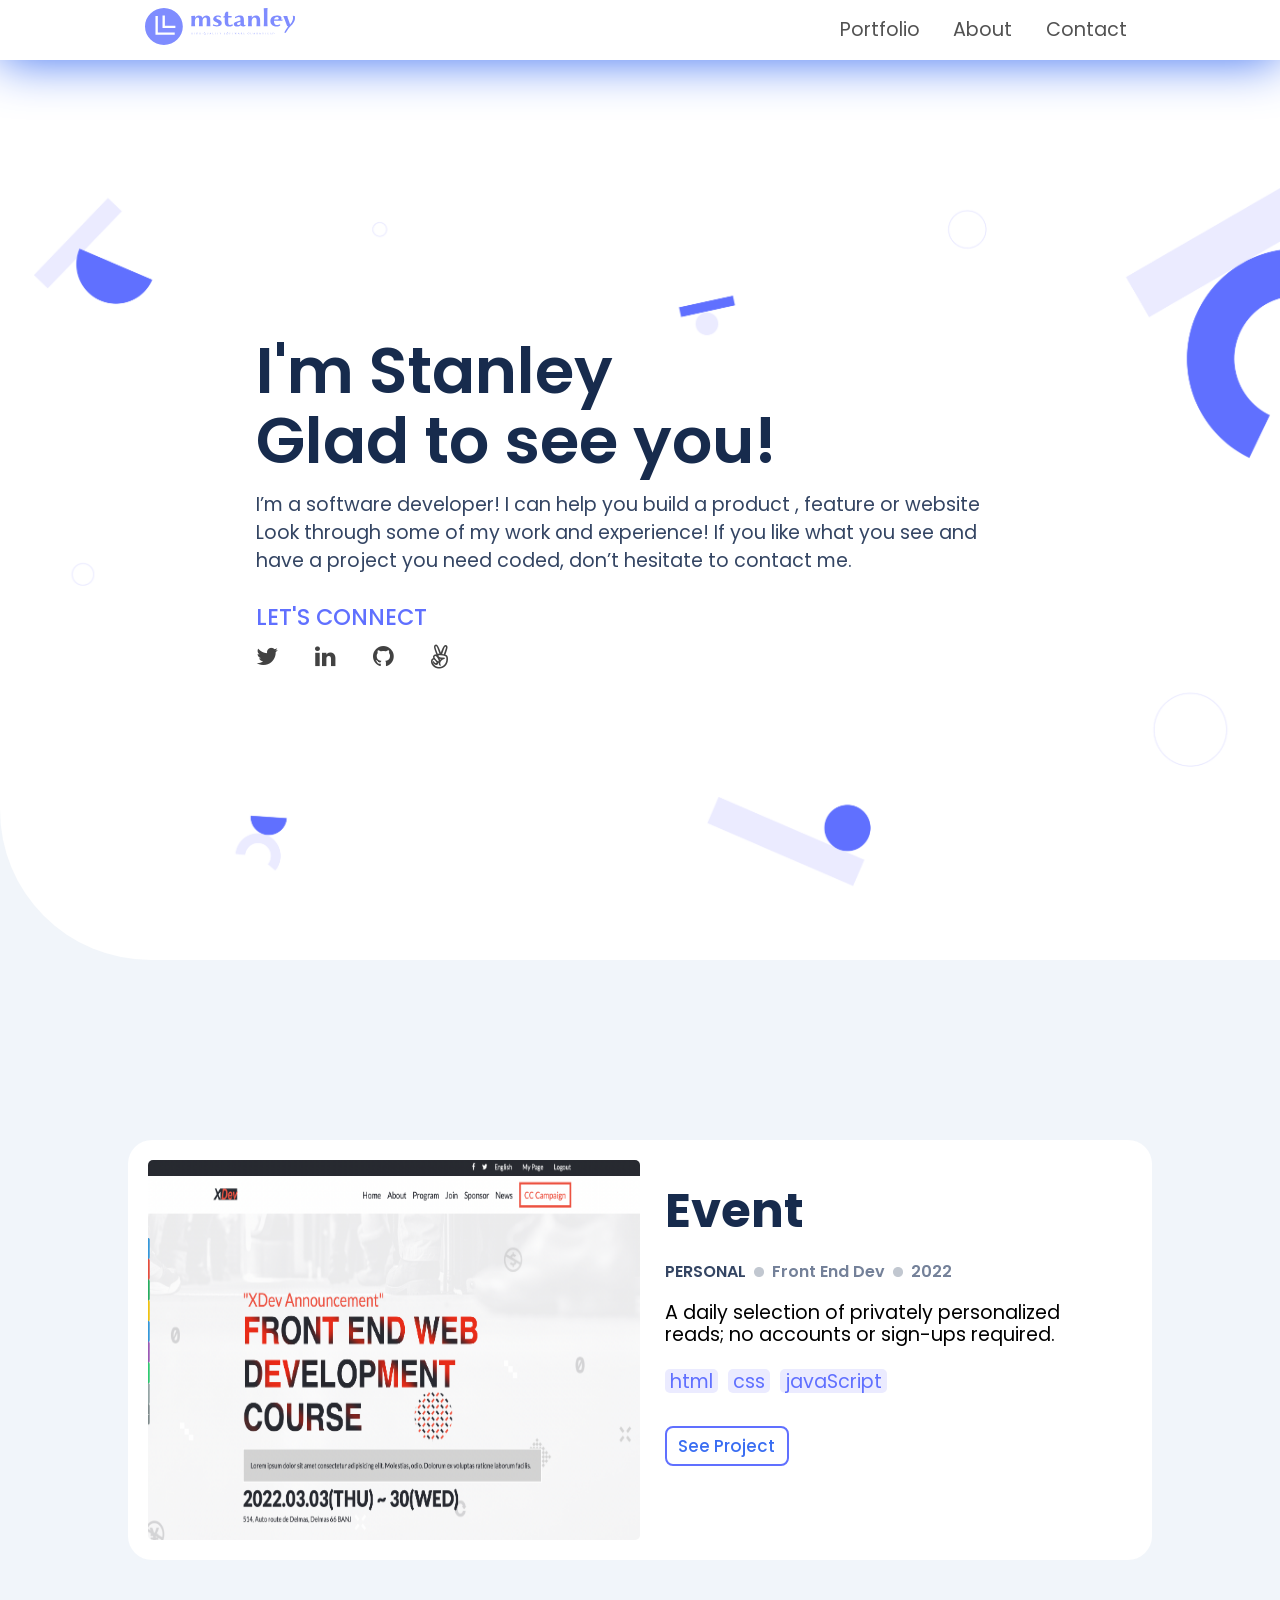
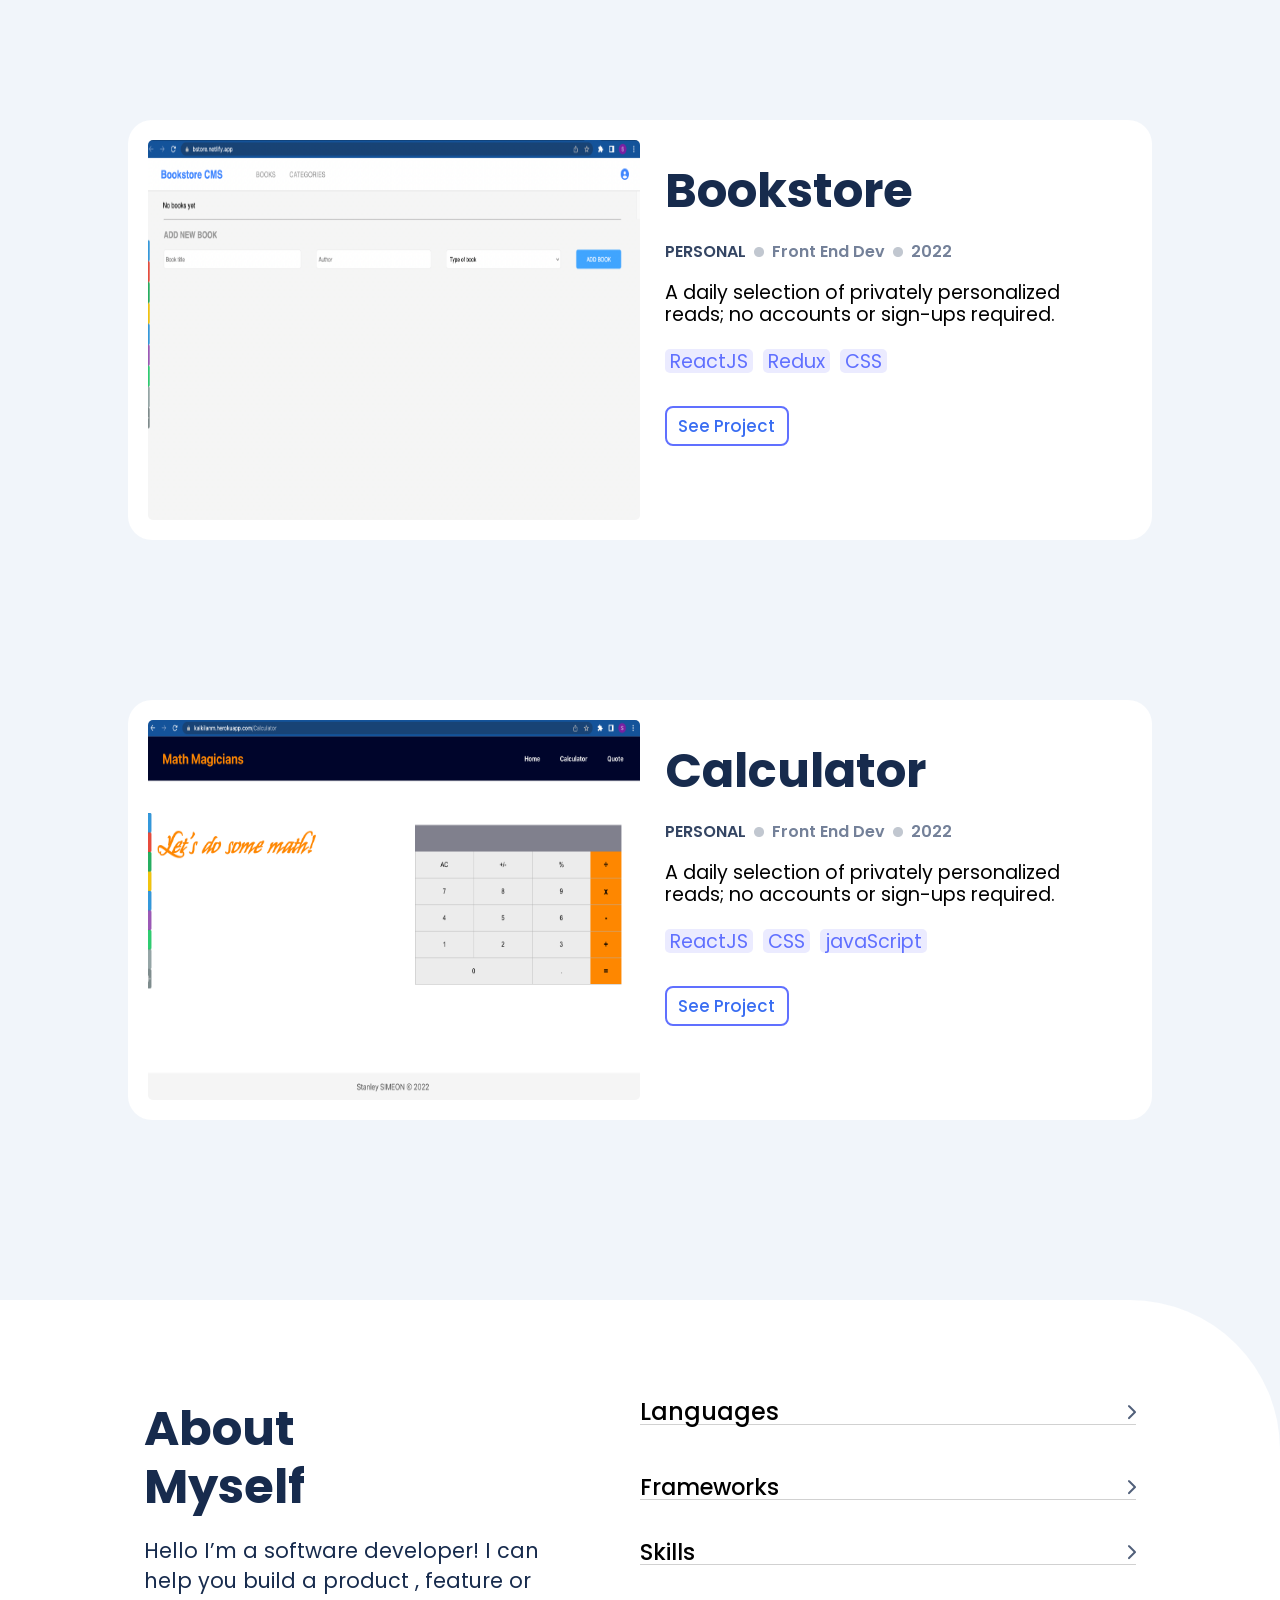
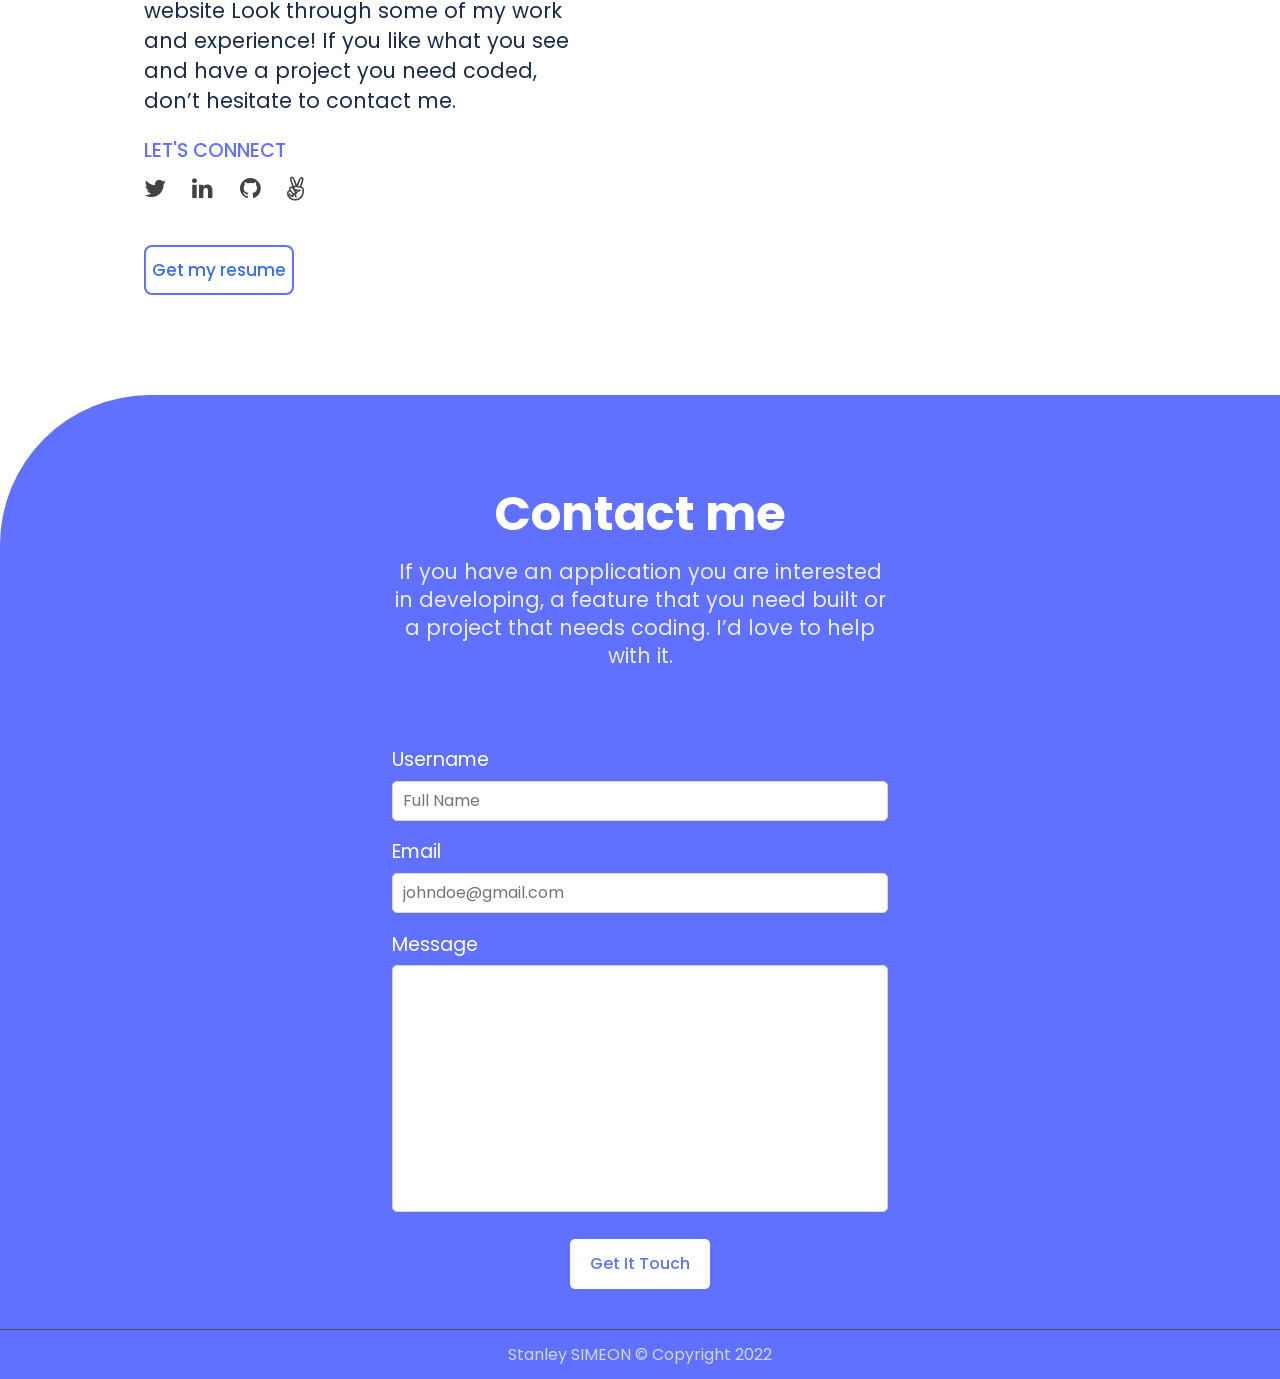
==== index.html @ 8b7846fa "refactor code" ====
<!DOCTYPE html>
<html lang="en">
<head>
    <meta charset="UTF-8" />
    <meta http-equiv="X-UA-Compatible" content="IE=edge" />
    <meta name="viewport" content="width=device-width, initial-scale=1.0" />
    <link rel="stylesheet" href="https://cdnjs.cloudflare.com/ajax/libs/font-awesome/4.7.0/css/font-awesome.min.css" />
    <link rel="icon" type="image/png" href="./asset/favicon.png" />
    <link rel="stylesheet" type="text/css" href="./style.css" />
    <link rel="stylesheet" type="text/css" href="./popup.css">
    <script src="./index.js" defer></script>
    <!-- Global site tag (gtag.js) - Google Analytics -->
    <script async src="https://www.googletagmanager.com/gtag/js?id=G-90K7L4LZ2P"></script>
    <script>
        window.dataLayer = window.dataLayer || [];
        function gtag() { dataLayer.push(arguments); }
        gtag('js', new Date());

        gtag('config', 'G-90K7L4LZ2P');
    </script>
    <title>mstanley</title>
</head>

<body>
    <main id="root">
        <header>
            <nav class="navbar">
                <div id="logo">
                    <a href="#index"><img src="./asset/default-monochrome-white.svg" class="svgColor" alt="logo" /></a>
                </div>
                <i class="fa fa-bars toggle"></i>
                <ul class="nav-items" id="items">
                    <li class="item"><a href="#works-container" class="link">Portfolio</a></li>
                    <li class="item"><a href="#about-container" class="link">About</a></li>
                    <li class="item"><a href="#contactContainer" class="link">Contact</a></li>
                    <li><i class="fa fa-times closeToggle"></i></li>
                </ul>
            </nav>
        </header>
        <section id="index">
            <div class="container">
                <h1>
                    I'm Stanley <br />
                    Glad to see you!
                </h1>
                <p>
                    I’m a software developer! I can help you build a product , feature
                    or website Look through some of my work and experience! If you like
                    what you see and have a project you need coded, don’t hesitate to
                    contact me.
                </p>
                <br />

                <h4 class="letsConnect">LET'S CONNECT</h4>
                <ul class="icon_link_container">
                    <li>
                        <a href="https://twitter.com/mstanleyme" target="_blank" rel="noopener noreferrer"><i
                                class="fa fa-twitter brand"></i></a>
                    </li>
                    <li>
                        <a href="https://www.linkedin.com/in/stanleysimeon" target="_blank" rel="noopener noreferrer"><i
                                class="fa fa-linkedin brand"></i></a>
                    </li>
                    <li>
                        <a href="https://github.com/stanleySimeon" target="_blank" rel="noopener noreferrer"><i
                                class="fa fa-github brand"></i></a>
                    </li>
                    <li>
                        <a href="https://angel.co/u/stanleysimeon" target="_blank" rel="noopener noreferrer"><i
                                class="fa fa-angellist brand"></i></a>
                    </li>
                </ul>
            </div>
        </section>
        <!--Popup Window-->
        <div class="popupWindow" id="popupWindow">
        </div>
        <!--End of Popup Window-->
        <section class="portfolioCard" id="works-container">
            <!---works container-->
            <h2>JS should be enabled in your browser</h2>
        </section>
        <section id="about-container">
            <div class="aboutContainer">
                <div class="aboutLeftContainer">
                    <h2 class="about-title">
                        About <br />
                        Myself
                    </h2>
                    <p class="about-description">
                        Hello I’m a software developer! I can help you build a product ,
                        feature or website Look through some of my work and experience! If
                        you like what you see and have a project you need coded, don’t
                        hesitate to contact me.
                    </p>
                    <h4 class="letsConnect">LET'S CONNECT</h4>
                    <ul class="icon_link_container">
                        <li>
                            <a href="https://twitter.com/mstanleyme" target="_blank" rel="noopener noreferrer"><i
                                    class="fa fa-twitter brand"></i></a>
                        </li>
                        <li>
                            <a href="https://www.linkedin.com/in/stanleysimeon" target="_blank"
                                rel="noopener noreferrer"><i class="fa fa-linkedin brand"></i></a>
                        </li>
                        <li>
                            <a href="https://github.com/stanleySimeon" target="_blank" rel="noopener noreferrer"><i
                                    class="fa fa-github brand"></i></a>
                        </li>
                        <li>
                            <a href="https://angel.co/u/stanleysimeon" target="_blank" rel="noopener noreferrer"><i
                                    class="fa fa-angellist brand"></i></a>
                        </li>
                    </ul>
                    <button class="getResume" type="button">Get my resume</button>
                </div>

                <div id="languagesSlider" class="aboutRightContainer">
                    <div class="Slider" onclick="drop()">
                        Languages
                        <img src="./asset/arowB.png" alt="arrow bottom icon" class="arrow arrow__Down" />
                        <img src="./asset/arowR.png" alt="arrow right icon" class="arrow arrow__Right__00" />
                    </div>
                    <ul id="languagesItems">
                        <li class="item link_pages">
                            <img class="icon" src="./asset/javaScript.png" alt="JavaScript icon" />
                            <p class="name">JavaScript</p>
                        </li>
                        <li class="item link_pages">
                            <img class="icon" src="./asset/html5.png" alt="HTML5 icon" />
                            <p class="name">HTML</p>
                        </li>
                        <li class="item link_pages">
                            <img class="icon" src="./asset/css3.png" alt="CSS3 icon" />
                            <p class="name">CSS</p>
                        </li>
                    </ul>
                    <ul class="skills__and__frameworks">
                        <li class="frameworks">
                            Frameworks
                            <img src="./asset/arowR.png" alt="arrow bottom icon" class="arrow arrow__Right__001" />
                            <!-- <img src="./asset/arowR.png" alt="arrow bottom icon" class="arrow arrow__Down" /> -->
                        </li>
                        <li class="skills">
                            Skills
                            <img src="./asset/arowR.png" alt="arrow bottom icon" class="arrow arrow__Right__002" />
                            <!-- <img src="./asset/arowR.png" alt="arrow bottom icon" class=" arrow arrow__Down" /> -->
                        </li>
                    </ul>
                </div>
            </div>
        </section>
        <section id="contactContainer">
            <div id="contactItems">
                <div id="descriptionCard">
                    <h2 class="contact__title">Contact me</h2>
                    <p class="contact__description">
                        If you have an application you are interested in developing, a
                        feature that you need built or a project that needs coding. I’d
                        love to help with it.
                    </p>
                </div>
                <form action="https://formspree.io/f/xpzbqlab" method="POST" autocomplete="off" id="formContainer">
                    <label class="label" for="username">Username</label>
                    <input id="username" class="inputItem" name="username" type="text" maxlength="30"
                        placeholder="Full Name" required />
                    <label class="label" for="email">Email</label>
                    <input id="email" class="inputItem" name="email" type="email" value=""
                        placeholder="johndoe@gmail.com" required />
                    <label class="label" id="inputMmessage" for="msg">Message</label>
                    <textarea class="inputMessageBox" name="msg" id="msg" maxlength="500" cols="20" rows="10"
                        placeholder="Write your message here..." required>
                    </textarea>
                    <button class=" get-touch-btn" type="submit">Get It Touch</button>
                </form>
            </div>
        </section>
        <footer class="footer">
            <div class="footer__container">
                <p>Stanley SIMEON &copy; Copyright 2022</p>
            </div>
        </footer>
    </main>
</body>

</html>
---- style.css ----
@import url("https://fonts.googleapis.com/css2?family=Poppins:wght@700&display=swap");
@import url("https://fonts.googleapis.com/css2?family=Poppins:wght@200;400;700&display=swap");
@import url("https://fonts.googleapis.com/css2?family=Poppins:ital,wght@0,200;0,400;0,700;1,700&display=swap");

* {
  margin: 0;
  padding: 0;
  box-sizing: border-box;
  font-family: "Poppins", sans-serif;
  list-style: none;
}

#root {
  background-color: #f1f5fa;
}

.arrow, .Slider {
  cursor: pointer;
  user-select: none;
}

@media screen and (max-width: 991px) {
  header {
    background-color: #f1f5fa;
  }

  .navbar {
    width: 100%;
    height: 50px;
    display: flex;
    justify-content: space-between;
    align-items: center;
    background-color: #fff;
    box-shadow: 0 0.2px 50px #396df2;
    padding: 0 24px;
    position: fixed;
    top: 0;
    z-index: 10000;
  }

  .navbar .nav-items {
    position: fixed;
    width: 100%;
    right: 0;
    top: 0;
    padding: 50px 30px 0;
    font-size: 2.5rem;
    display: flex;
    flex-direction: column;
    justify-content: start;
    align-items: start;
    background-color: rgb(13 35 235 / 77.4%);
    transition: top 0.3s ease;
    z-index: 10;
    -webkit-backdrop-filter: blur(10px);
    backdrop-filter: blur(10px);
    border-bottom-right-radius: 150px;
  }

  .nav-items .item,
  a {
    width: auto;
    margin: 10px;
    font-weight: 500;
    font-size: 1.8rem;
    color: #fff;
    text-decoration: none;
    background: transparent;
  }

  .toggle {
    font-size: 1.4rem;
    margin: 10px 0;
    font-weight: 100;
    cursor: pointer;
    color: #7f8cff;
  }

  .nav-items .closeToggle {
    display: block;
    position: absolute;
    top: 12px;
    right: 22px;
    font-size: 1.8rem;
    color: rgb(255, 255, 255);
    cursor: pointer;
  }

  .navbar #logo .svgColor {
    width: 80px;
    margin: auto;
  }

  /* End of the navigation bar */

  #index {
    background-image: url("./asset/deskBackground-Home.png");
    background-size: cover;
    background-repeat: no-repeat;
    min-height: 100vh;
    margin-bottom: 70px;
    display: flex;
    justify-content: center;
    align-items: center;
  }

  #index .container {
    width: 90%;
    margin: 0 auto;
    display: flex;
    flex-direction: column;
    justify-content: center;
  }

  .container h1 {
    color: #172b4d;
    font-size: 2.2rem;
    line-height: 42px;
    font-weight: 700;
  }

  .container p {
    color: #344563;
    font-size: 14px;
    line-height: 20px;
    margin-top: 15px;
  }

  .container .letsConnect {
    color: #6070ff;
    font-size: 1.2rem;
    font-weight: 500;
  }

  .container .icon_link_container {
    width: 10em;
    height: 2em;
    margin: 10px 0;
    display: flex;
    justify-content: space-between;
    align-items: center;
  }

  .container .icon_link_container .brand {
    width: 1.2em;
    height: 1.2em;
    display: flex;
    justify-content: center;
    align-items: center;
    color: #525252;
    cursor: pointer;
  }

  /* End of the index page */

  #works-container {
    min-height: 100vh;
    display: flex;
    flex-direction: column;
    justify-content: center;
    align-items: center;
  }

  .cardContainer {
    width: 80%;
    min-height: 500px;
    margin: 0 auto;
    padding: 20px 20px 0 20px;
    margin-bottom: 50px;
    display: grid;
    grid-template-columns: auto;
    justify-content: center;
    background-color: rgb(255, 255, 255);
    border-radius: 24px;
  }

  .cardContainer .imgDescription {
    width: 100%;
  }

  .preview {
    width: 100%;
    height: 100%;
    border-radius: 5px;
    background-size: cover;
    background-repeat: no-repeat;
    background-position: center;
  }

  .cardContainer .contentDescription {
    width: 100%;
    min-height: 350px;
    margin: 15px auto;
  }

  .title {
    font-weight: bold;
    font-size: 1.4rem;
    color: #172b4d;
  }

  .cardDescription {
    width: 100%;
    height: 20px;
    margin: 15px auto;
    display: flex;
    justify-content: space-between;
    align-items: center;
  }

  .cardDescription .element {
    width: auto;
    justify-content: space-between;
    font-size: 0.7rem;
    font-weight: 600;
    line-height: 16px;
    color: rgb(116 129 153);
  }

  .perso {
    color: #344563 !important;
  }

  .element .bullet {
    width: 8px;
  }

  .contentDescription .textDescription {
    margin: 20px auto;
    font-weight: normal;
    font-size: 1rem;
    line-height: 22px;
    color: rgb(0, 0, 0);
  }

  .cardContainer .techs {
    width: 90%;
    height: 30px;
    display: flex;
    justify-content: space-between;
    align-items: center;
    list-style: none;
    gap: 10px;
  }

  .cardContainer .techs .tech {
    height: 24px;
    padding: 0 5px;
    display: flex;
    justify-content: center;
    align-items: center;
    border-radius: 5px;
    color: #6070ff;
    background: #ebebff;
  }

  .showPopupBtn {
    width: 124px;
    height: 40px;
    color: #396df2;
    font-weight: 500;
    font-size: 17px;
    line-height: 24px;
    background: #fff;
    border: 2px solid #6070ff;
    box-sizing: border-box;
    border-radius: 8px;
    margin: 30px auto;
  }

  .showPopupBtn:focus {
    background: #6070ff;
    color: #fff;
  }

  #about-container {
    height: auto;
    margin-top: 30px;
    padding: 50px 20px;
    background-color: #fff;
    border-top-right-radius: 50px;
    background-size: 100%;
    background-repeat: no-repeat;
  }

  #about-container .aboutContainer {
    width: 100%;
    height: auto;
    display: flex;
    flex-direction: column;
  }

  .aboutContainer .about-title {
    font-weight: bold;
    font-size: 2.6rem;
    line-height: 52px;
    color: #172b4d;
  }

  .about-description {
    font-size: 1rem;
    line-height: 24px;
    color: #172b4d;
    margin: 20px auto;
  }

  .aboutContainer .letsConnect {
    color: #6070ff;
    font-size: 1.2rem;
    font-weight: 500;
  }

  .aboutContainer .icon_link_container {
    width: 10em;
    height: 2em;
    margin: 10px 0;
    display: flex;
    justify-content: space-between;
    align-items: center;
  }

  .aboutContainer .icon_link_container .brand {
    width: 1.2em;
    height: 1.2em;
    display: flex;
    justify-content: center;
    align-items: center;
    color: #787879;
    cursor: pointer;
  }

  .getResume {
    width: 150px;
    height: 40px;
    color: #396df2;
    font-weight: 500;
    font-size: 17px;
    line-height: 24px;
    background: #fff;
    border: 2px solid #6070ff;
    box-sizing: border-box;
    border-radius: 8px;
    margin-top: 30px;
  }

  .getResume:focus {
    background: #6070ff;
    color: #fff;
  }

  #languagesSlider {
    width: 95%;
    display: flex;
    flex-direction: column;
    justify-content: space-between;
    margin: 60px auto;
    font-weight: 500;
    font-size: 20px;
    line-height: 24px;
  }

  .Slider {
    display: flex;
    justify-content: space-between;
    align-items: center;
    font-weight: 500;
    font-size: 20px;
    line-height: 24px;
    margin-bottom: 10px;
    border-bottom: 1px solid #d1d1d1;
  }

  .Slider .arrow__Down {
    display: none;
  }

  #languagesItems {
    display: none;
    margin: 30px 0;
  }
  
  li {
    width: 100%;
    font-size: 1.2rem;
  }

  #languagesItems .item {
    width: 100%;
    height: 40px;
    margin: 6px 0;
    background-color: #f4f4f4;
    display: flex;
    align-items: center;
    border-radius: 5px;
  }

  .icon {
    width: 30px;
    height: 30px;
    margin: 6px 10px;
  }

  .skills__and__frameworks {
    width: 100%;
    display: flex;
    flex-direction: column;
    align-items: center;
    list-style: none;
  }

  .frameworks,
  .skills {
    display: flex;
    justify-content: space-between;
    align-items: center;
    margin: 10px auto;
    border-bottom: 1px solid #d1d1d1;
  }

  #contactContainer {
    width: 100%;
    min-height: 50vh;
    background-color: #fff;
  }

  #contactItems {
    width: 100%;
    display: flex;
    flex-direction: column;
    align-items: center;
    background-color: #6070ff;
    border-top-left-radius: 50px;
    padding: 100px 20px 0;
  }

  #descriptionCard {
    width: 90%;
    margin: auto;
    height: 200px;
    display: flex;
    flex-direction: column;
    justify-content: center;
    align-items: center;
    margin-bottom: 50px;
  }

  #descriptionCard .contact__title {
    font-weight: bold;
    font-size: 2.2rem;
    line-height: 42px;
    color: white;
    margin-bottom: 20px;
  }

  .contact__description {
    font-size: 1rem;
    line-height: 28px;
    text-align: center;
    color: #ebebff;
    margin-bottom: 30px;
    -webkit-user-select: none;
    user-select: none;
    cursor: pointer;
    transition: all 0.2s ease-in-out;
  }

  .contact__description:hover {
    transform: translateX(10px);
  }

  #formContainer {
    width: 100%;
    height: 380px;
    display: flex;
    flex-direction: column;
    justify-content: space-between;
    margin-bottom: 40px;
  }

  #formContainer .label {
    color: white;
  }

  .inputItem {
    height: 35px;
    padding: 10px;
    font-size: 0.8rem;
    line-height: 20px;
    color: #172b4d;
    border: 1px solid #dcd6cf;
    border-radius: 5px;
    margin-bottom: 10px;
    outline: none;
  }

  .inputMessageBox {
    padding: 5px 5px 0;
    font-size: 0.8rem;
    line-height: 24px;
    color: #787879;
    border: 1px solid #cfd8dc;
    border-radius: 5px;
    outline: none;
    letter-spacing: 2px;
  }

  .get-touch-btn {
    font-weight: 500;
    font-size: 1rem;
    line-height: 24px;
    color: #6070ff;
    width: 140px;
    height: 50px;
    left: 24px;
    margin-top: 20px;
    background: #fff;
    border-radius: 5px;
    border: none;
  }

  .get-touch-btn:active {
    background: #2230d2;
    border: none;
  }

  .get-touch-btn:focus {
    outline: none;
  }

  .footer {
    width: 100%;
    height: 50px;
    display: flex;
    justify-content: center;
    align-items: center;
    border-top: 1px solid #525252;
    background-color: #6070ff;
  }

  .footer p {
    color: #cfd8dc;
    font-size: 0.8rem;
  }
}

/* Desktop version  */

@media screen and (min-width: 992px) {
  header {
    height: 60px;
    position: sticky;
    position: -webkit-sticky;
    top: 0;
    z-index: 1000;
  }

  .navbar {
    width: 100%;
    display: flex;
    justify-content: space-between;
    align-items: center;
    background-color: #fff;
    box-shadow: 0 0.2px 50px #396df2;
    padding: 0 120px;
    z-index: 10000;
  }

  .navbar .nav-items {
    width: 20em;
    height: 60px;
    display: flex;
    justify-content: space-between;
    align-items: center;
    list-style: none;
  }

  .item {
    display: flex;
    justify-content: center;
    align-items: center;
    width: auto;
    background: transparent !important;
  }

  .nav-items a {
    text-decoration: none;
    font-size: 1.2rem;
    line-height: 34px;
    color: #525252;
  }

  .nav-items a:hover {
    color: #6070ff;
  }

  .nav-items a:focus {
    color: #396df2;
  }

  .toggle,
  .closeToggle {
    display: none;
  }

  .navbar #logo {
    width: 200px;
    display: flex;
    justify-content: center;
    align-items: center;
    cursor: pointer;
  }

  #logo .svgColor {
    width: 150px;
    margin: auto;
  }

  /* End of the navigation bar */

  #index {
    background-image: url("./asset/deskBackground-Home.png");
    background-size: cover;
    background-repeat: no-repeat;
    min-height: 100vh;
    border-bottom-left-radius: 150px;
    display: flex;
    justify-content: center;
    align-items: center;
  }

  #index .container {
    width: 60%;
    margin: 0 auto;
    display: flex;
    flex-direction: column;
    justify-content: center;
  }

  .container h1 {
    color: #172b4d;
    font-size: 4rem;
    line-height: 70px;
    font-weight: 600;
    transition: transform 0.5s ease-out;
    user-select: none;
    -webkit-user-select: none;
  }

  .container h1:hover {
    transform: scale(1.02);
  }

  .container p {
    color: #344563;
    font-size: 1.2rem;
    line-height: 28px;
    margin-top: 15px;
  }

  .container .letsConnect {
    color: #6070ff;
    font-size: 1.4rem;
    font-weight: 500;
  }

  .container .icon_link_container {
    width: 12rem;
    display: flex;
    justify-content: space-between;
    height: 30px;
    margin: 10px 0;
  }

  .icon_link_container ul {
    width: 100%;
    display: flex;
    justify-content: space-between;
    align-items: center;
    list-style: none;
  }

  .icon_link_container .fa {
    color: #424242;
    font-size: 1.5rem;
  }

  .icon_link_container .fa:hover {
    transform: scale(1.1);
  }

  /* End of the index page */

  #works-container {
    min-height: 100vh;
    margin: 100px 0;
    display: flex;
    flex-direction: column;
    justify-content: center;
    align-items: center;
  }

  .cardContainer {
    width: 80%;
    margin: 80px auto;
    padding: 20px;
    display: flex;
    justify-content: center;
    background-color: #fff;
    border-radius: 24px;
    transition: all 0.3s ease-in-out;
  }

  .cardContainer:hover {
    transform: translateY(-5px);
    box-shadow: 0 0.2px 50px #396df2;
  }

  #reverseCard {
    flex-direction: row-reverse;
  }

  .cardContainer .imgDescription {
    width: 50%;
    border-radius: 5px;
  }

  .preview {
    width: 100%;
    height: 100%;
    border-radius: 5px;
    background-size: cover;
    background-repeat: no-repeat;
    background-position: center;
    transition: all 0.2s ease-in-out;
  }

  .preview:hover {
    transform: scale(1.02);
  }

  .cardContainer .contentDescription {
    width: 45%;
    min-height: 350px;
    margin: 15px auto;
  }

  .title {
    font-weight: bold;
    font-size: 3rem;
    color: #172b4d;
  }

  .cardDescription {
    width: 65%;
    height: 20px;
    margin: 15px 0;
    display: flex;
    justify-content: space-between;
    align-items: center;
  }

  .cardDescription .element {
    width: auto;
    justify-content: space-between;
    font-size: 1rem;
    font-weight: 600;
    line-height: 16px;
    color: rgb(116 129 153);
  }

  .perso {
    color: #344563 !important;
  }

  .element .bullet {
    width: 10px;
  }

  .contentDescription .textDescription {
    margin: 20px auto;
    font-weight: normal;
    font-size: 1.2rem;
    line-height: 22px;
    color: rgb(0, 0, 0);
  }

  .cardContainer .techs {
    width: 40%;
    height: 30px;
    display: flex;
    justify-content: space-between;
    align-items: center;
    list-style: none;
    gap: 10px;
  }

  .cardContainer .techs li {
    height: 24px;
    padding: 0 5px;
    display: flex;
    justify-content: center;
    align-items: center;
    border-radius: 5px;
    color: #6070ff;
    background: #ebebff;
  }

  .showPopupBtn {
    width: 124px;
    height: 40px;
    color: #396df2;
    font-weight: 500;
    font-size: 17px;
    line-height: 24px;
    background: #fff;
    border: 2px solid #6070ff;
    box-sizing: border-box;
    border-radius: 8px;
    margin: 30px auto;
    cursor: pointer;
  }

  .showPopupBtn:focus {
    background: #6070ff;
    color: #fff;
  }

  .showPopupBtn:hover {
    top: calc(50% - 48px / 2 + 57.5px);
    background: #6070ff;
    box-shadow: 0 8px 16px rgb(64 83 252 / 24%);
    color: #fff;
  }

  #about-container {
    width: 100%;
    height: auto;
    margin-top: 30px;
    padding: 50px 20px;
    background-color: #fff;
    border-top-right-radius: 150px;
    background-size: 100%;
    background-repeat: no-repeat;
  }

  #about-container .aboutContainer {
    width: 80%;
    margin: 0 auto;
    padding: 50px 0;
    height: auto;
    display: flex;
    justify-content: space-between;
  }

  .aboutContainer .aboutLeftContainer {
    width: 45%;
    height: auto;
    display: flex;
    flex-direction: column;
    justify-content: center;
  }

  .about-title {
    font-weight: bold;
    font-size: 3rem;
    line-height: 58px;
    color: #172b4d;
  }

  .about-description {
    font-size: 1.3rem;
    line-height: 30px;
    color: #172b4d;
    margin: 20px auto;
  }

  .aboutContainer .letsConnect {
    color: #6070ff;
    font-size: 1.2rem;
    font-weight: 500;
  }

  .aboutContainer .icon_link_container {
    width: 10em;
    height: 30px;
    margin: 10px 0;
    display: flex;
    justify-content: space-between;
    align-items: center;
    list-style: none;
  }

  .icon_link_container li img {
    width: 1.2rem;
  }

  .icon_link_container img:hover {
    transform: scale(1.1);
  }

  .getResume {
    width: 150px;
    height: 50px;
    color: #396df2;
    font-weight: 500;
    font-size: 17px;
    line-height: 24px;
    background: #fff;
    border: 2px solid #6070ff;
    box-sizing: border-box;
    border-radius: 8px;
    margin-top: 30px;
  }

  .getResume:hover {
    background: #6070ff;
    color: #fff;
  }

  .getResume:focus {
    background: #396df2;
    color: #fff;
  }

  #languagesSlider {
    width: 50%;
    display: flex;
    flex-direction: column;
    font-weight: 500;
    font-size: 20px;
    line-height: 24px;
  }

  .Slider {
    display: flex;
    justify-content: space-between;
    align-items: center;
    font-weight: 500;
    font-size: 1.5rem;
    margin-bottom: 10px;
    border-bottom: 1px solid #d1d1d1;
  }
    
  .Slider .arrow__Down {
    display: none;
  }
  
  #languagesItems {
    display: none;
    width: 100%;
    justify-content: start;
    gap: 20px;
  }

  #languagesItems .item {
    width: 8em;
    display: flex;
    flex-direction: column;
    align-items: flex-start;
    padding: 10px;
    margin: 6px 0;
    background-color: #e2e2e2c4 !important;
    border-radius: 5px;
    transition: all 0.4s ease-in-out;
  }

  #languagesItems .item:hover {
    background-color: #172b4d !important;
    transform: scale(1.1);
    color: #fff;
  }

  .item .icon {
    width: 50px;
    height: 50px;
    margin: 6px 2px;
  }

  .frameworks,
  .skills {
    display: flex;
    justify-content: space-between;
    align-items: center;
    margin: 40px auto;
    font-size: 1.4rem;
    border-bottom: 1px solid #d1d1d1;
  }

  #contactContainer {
    width: 100%;
    min-height: 50vh;
    background-color: #fff;
  }

  #contactItems {
    width: 100%;
    display: flex;
    flex-direction: column;
    align-items: center;
    background-color: #6070ff;
    border-top-left-radius: 150px;
    padding: 100px 20px 0;
  }

  #descriptionCard {
    width: 40%;
    margin: auto;
    height: 200px;
    display: flex;
    flex-direction: column;
    justify-content: center;
    align-items: center;
    margin-bottom: 50px;
  }

  #descriptionCard .contact__title {
    font-weight: bold;
    font-size: 3rem;
    line-height: 48px;
    color: white;
    margin-bottom: 20px;
  }

  .contact__description {
    font-size: 1.3rem;
    line-height: 28px;
    text-align: center;
    color: #ebebff;
    margin-bottom: 30px;
    -webkit-user-select: none;
    user-select: none;
    cursor: pointer;
    transition: all 0.2s ease-in-out;
  }

  .contact__description:hover {
    transform: translateX(10px);
  }

  #formContainer {
    width: 40%;
    height: 34em;
    display: flex;
    flex-direction: column;
    justify-content: space-between;
    margin-bottom: 40px;
  }

  #formContainer .label {
    font-size: 1.2rem;
    color: white;
  }

  .inputItem {
    height: 40px;
    padding: 10px;
    font-size: 1rem;
    line-height: 20px;
    color: #172b4d;
    border: 1px solid #dcd6cf;
    border-radius: 5px;
    margin-bottom: 10px;
    outline: none;
  }

  .inputMessageBox {
    padding: 5px 5px 0;
    font-size: 1rem;
    line-height: 24px;
    color: #787879;
    border: 1px solid #cfd8dc;
    border-radius: 5px;
    outline: none;
    letter-spacing: 2px;
    resize: none;
  }

  .get-touch-btn {
    align-self: center;
    font-weight: 500;
    font-size: 1rem;
    line-height: 24px;
    color: #6070ff;
    width: 140px;
    height: 50px;
    left: 24px;
    margin-top: 20px;
    background: #fff;
    border-radius: 5px;
    border: none;
    cursor: pointer;
  }

  .get-touch-btn:hover {
    background: #2230d2;
    color: #fff;
    border: none;
  }

  .get-touch-btn:focus {
    outline: none;
  }

  .footer {
    width: 100%;
    height: 50px;
    display: flex;
    justify-content: center;
    align-items: center;
    border-top: 1px solid #525252;
    background-color: #6070ff;
  }

  .footer p {
    color: #cfd8dc;
  }
}
---- popup.css ----
.closePopup {
  cursor: pointer;
}

@media (max-width: 991px) {
  .popupWindow {
    position: fixed;
    top: 0;
    left: 0;
    right: 0;
    width: 100%;
    height: 100vh;
    flex-direction: column;
    justify-content: center;
    align-items: center;
    background-color: rgb(91 123 170 / 67.8%);
    font-family: "Poppins", sans-serif;
    backdrop-filter: blur(10px);
    transition: right 0.3s ease;
    display: none;
    z-index: 2000;
  }

  .popupWindow .windowPopup {
    width: 90%;
    height: 30rem;
    margin: 30px 0;
    padding: 10px 20px;
    display: flex;
    background-color: rgb(255, 255, 255);
    flex-direction: column;
    font-family: "Poppins", sans-serif;
    transition: right 0.3s ease;
    border-radius: 10px;
  }

  .windowPopup .pop-header {
    width: 100%;
    display: grid;
    grid-template-columns: 1fr 15px;
    justify-content: center;
    align-items: center;
  }

  .pop-header .h-4 {
    font-weight: bold;
    font-size: 1.5rem;
    font-family: "Poppins", sans-serif;
    color: #172b4d;
  }

  .closePopup i {
    color: #67798e;
    font-size: 1.3rem;
    font-weight: lighter;
  }

  .windowPopup .pop-description-element {
    width: 100%;
    height: 30px;
    display: flex;
    justify-content: space-between;
    align-items: center;
    margin-bottom: 10px;
  }

  .pop-description-element .element {
    width: auto;
    color: #7a869a;
    font-weight: 600;
    font-size: 0.7rem;
  }

  .pop-description-element .element:first-child {
    color: #172b4d;
  }

  .windowPopup .previewContainer {
    width: 100%;
    height: 50%;
    margin-bottom: 20px;
  }

  .previewContainer .preview {
    width: 100%;
    height: 100%;
  }

  .windowPopup .pop-element {
    width: 100%;
    display: flex;
    flex-direction: column;
    gap: 20px;
  }

  .pop-element .description-text {
    font-size: 0.9rem;
  }

  .pop-element .pop-bottom-items {
    width: 100%;
  }

  .techs {
    width: 40%;
    height: 30px;
    display: flex;
    justify-content: space-between;
    align-items: center;
    list-style: none;
    gap: 10px;
  }

  .techs li {
    height: 30px;
    padding: 0 5px;
    display: flex;
    font-size: 1rem;
    justify-content: center;
    align-items: center;
    border-radius: 5px;
    color: #6070ff;
    background: #ebebff;
  }

  .bottom-bar {
    margin: 20px 0 10px;
    width: 100%;
    height: 1px;
    background: #ebecf0;
  }

  .pop-bottom-items .navigation-links {
    width: 100%;
    height: 50px;
    margin: 15px 0;
    gap: 20px;
    display: flex;
    align-items: center;
  }

  .btn {
    display: flex;
    justify-content: space-around;
    align-items: center;
    width: auto;
    gap: 10px;
    margin: 0;
    padding: 0 5px;
    height: 40px;
    text-decoration: none;
    font-family: "Poppins", sans-serif;
    color: #396df2;
    font-weight: 500;
    font-size: 0.8rem;
    background: #fff;
    border: 1px solid #6070ff;
    box-sizing: border-box;
    border-radius: 8px;
  }

  .btn:hover {
    background: #6070ff;
    box-shadow: 0 8px 16px rgb(64 83 252 / 24%);
    color: #fff;
  }
}

@media (min-width: 992px) {
  .popupWindow {
    position: fixed;
    top: 0;
    left: 0;
    right: 0;
    width: 100%;
    height: 100vh;
    flex-direction: column;
    justify-content: center;
    align-items: center;
    background-color: rgb(91 123 170 / 67.8%);
    font-family: "Poppins", sans-serif;
    backdrop-filter: blur(10px);
    transition: right 0.3s ease;
    display: none;
    z-index: 2000;
  }

  .popupWindow .windowPopup {
    width: 60%;
    height: 45rem;
    margin: 30px 0;
    padding: 10px 20px;
    display: flex;
    background-color: rgb(255, 255, 255);
    flex-direction: column;
    font-family: "Poppins", sans-serif;
    transition: right 0.3s ease;
    border-radius: 10px;
  }

  .windowPopup .pop-header {
    width: 100%;
    display: grid;
    grid-template-columns: 1fr 15px;
    justify-content: center;
    align-items: center;
  }

  .pop-header .h-4 {
    font-weight: bold;
    font-size: 2rem;
    font-family: "Poppins", sans-serif;
    color: #172b4d;
  }

  .closePopup i {
    color: #67798e;
    font-size: 1.3rem;
    font-weight: lighter;
  }

  .windowPopup .pop-description-element {
    width: 35%;
    height: 30px;
    display: flex;
    justify-content: space-between;
    align-items: center;
    margin-bottom: 10px;
  }

  .pop-description-element .element {
    width: auto;
    color: #7a869a;
    font-weight: 600;
    font-size: 1rem;
  }

  .pop-description-element .element:first-child {
    color: #172b4d;
  }

  .windowPopup .previewContainer {
    width: 100%;
    height: 60%;
    margin-bottom: 20px;
  }

  .previewContainer .preview {
    width: 100%;
    height: 100%;
  }

  .windowPopup .pop-element {
    width: 100%;
    display: grid;
    grid-template-columns: 1.5fr 1fr;
    gap: 20px;
  }

  .pop-element .description-text {
    font-size: 1.2rem;
  }

  .pop-element .pop-bottom-items {
    width: 100%;
  }

  .techs {
    width: 40%;
    height: 30px;
    display: flex;
    justify-content: space-between;
    align-items: center;
    list-style: none;
    gap: 10px;
  }

  .techs li {
    height: 30px;
    padding: 0 5px;
    display: flex;
    font-size: 1.2rem;
    justify-content: center;
    align-items: center;
    border-radius: 5px;
    color: #6070ff;
    background: #ebebff;
  }

  .bottom-bar {
    margin: 20px 0 10px;
    width: 100%;
    height: 1px;
    background: #ebecf0;
  }

  .pop-bottom-items .navigation-links {
    width: 100%;
    height: 50px;
    margin: 15px 0;
    gap: 20px;
    display: flex;
    align-items: center;
  }

  .btn {
    display: flex;
    justify-content: space-around;
    align-items: center;
    width: auto;
    gap: 10px;
    margin: 0;
    padding: 0 5px;
    height: 40px;
    text-decoration: none;
    font-family: "Poppins", sans-serif;
    color: #396df2;
    font-weight: 500;
    font-size: 1rem;
    background: #fff;
    border: 1px solid #6070ff;
    box-sizing: border-box;
    border-radius: 8px;
  }

  .btn:hover {
    background: #6070ff;
    box-shadow: 0 8px 16px rgb(64 83 252 / 24%);
    color: #fff;
  }
}
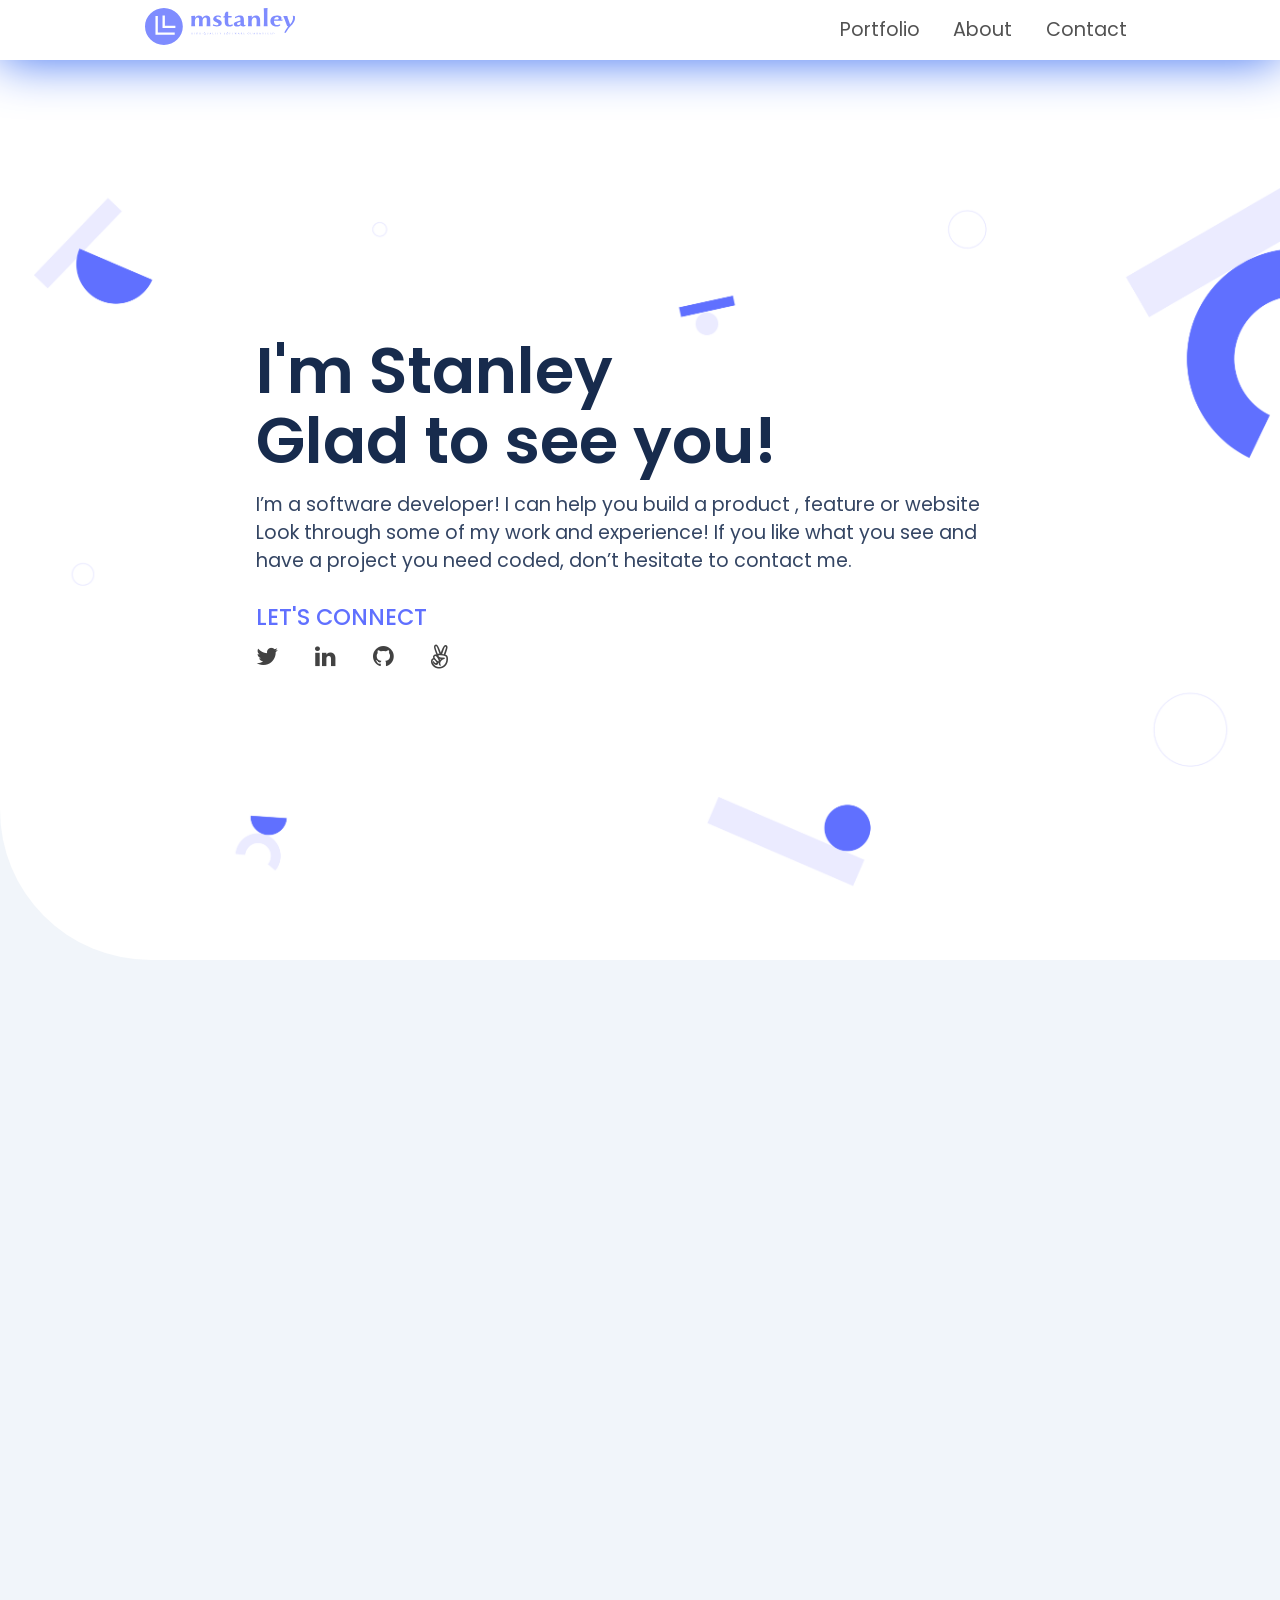
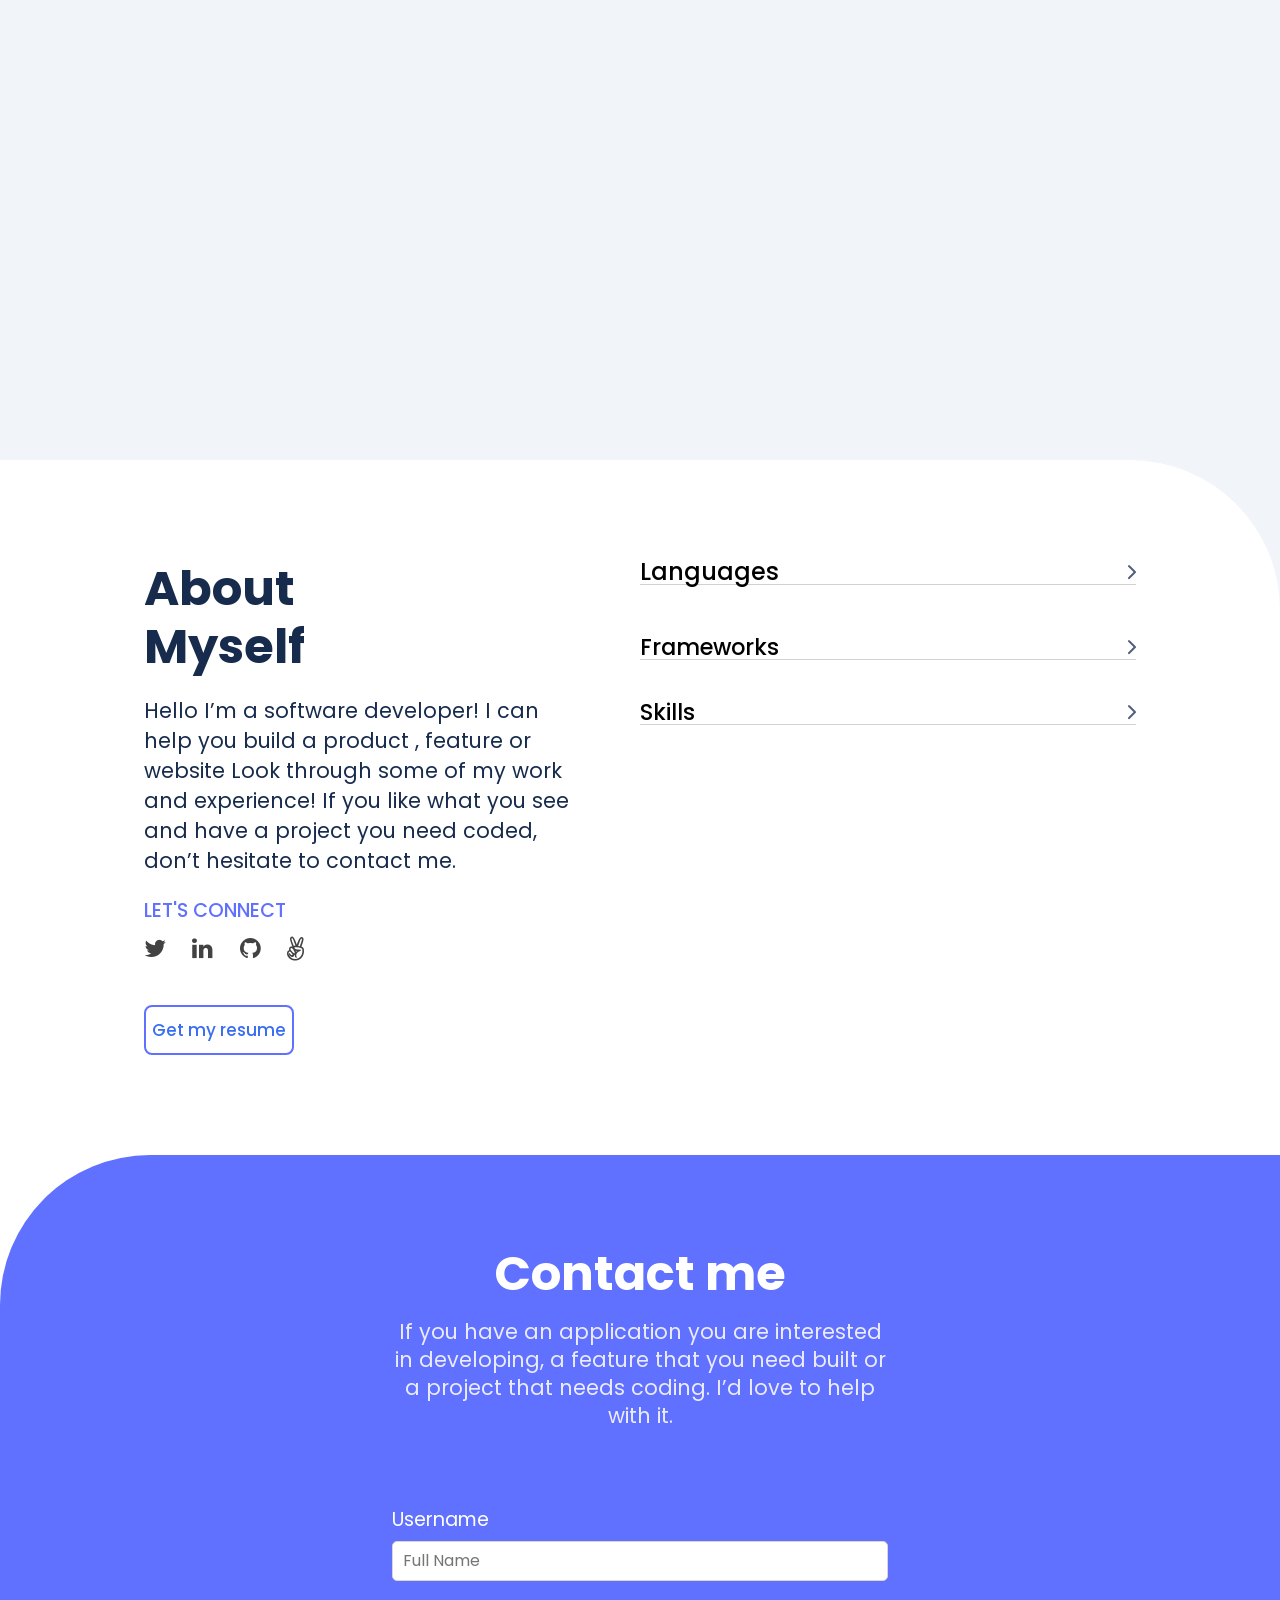
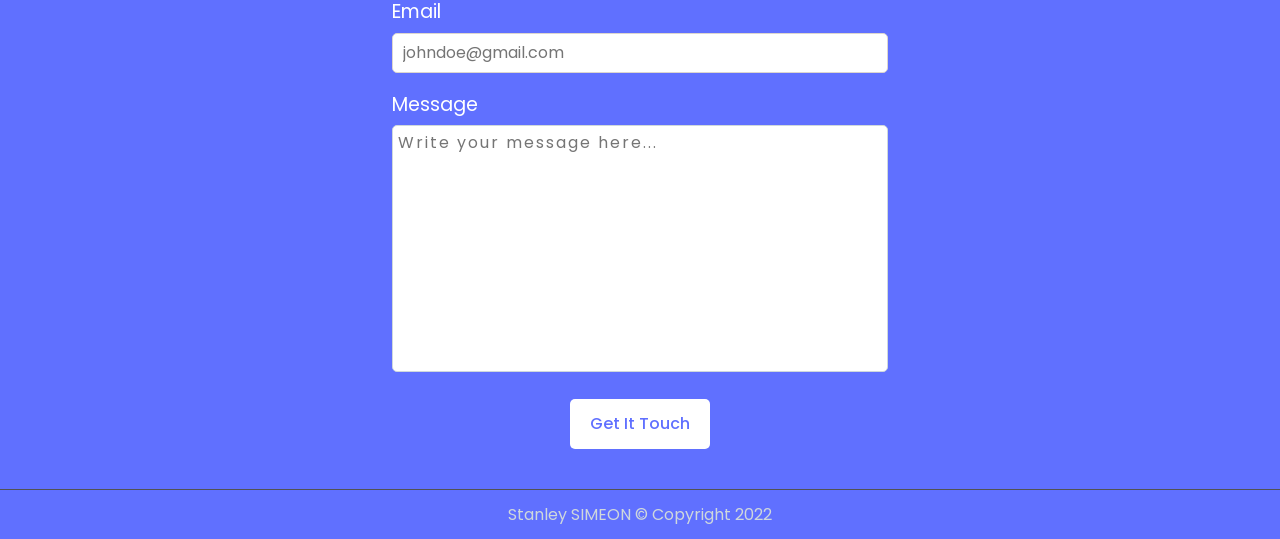
==== commit 25b739cb: "Add a new project" ====
--- a/index.html
+++ b/index.html
@@ -160,18 +160,16 @@
                         love to help with it.
                     </p>
                 </div>
-                <form action="https://formspree.io/f/xpzbqlab" method="POST" autocomplete="off" id="formContainer">
+                <form action="https://formspree.io/f/xpzbqlab" method="POST" autocomplete="off" name="form" id="formContainer">
                     <label class="label" for="username">Username</label>
                     <input id="username" class="inputItem" name="username" type="text" maxlength="30"
                         placeholder="Full Name" required />
                     <label class="label" for="email">Email</label>
                     <input id="email" class="inputItem" name="email" type="email" value=""
-                        placeholder="johndoe@gmail.com" required />
-                    <label class="label" id="inputMmessage" for="msg">Message</label>
-                    <textarea class="inputMessageBox" name="msg" id="msg" maxlength="500" cols="20" rows="10"
-                        placeholder="Write your message here..." required>
-                    </textarea>
-                    <button class=" get-touch-btn" type="submit">Get It Touch</button>
+                        placeholder="johndoe@gmail.com" required/>
+                    <label class="label" id="inputMessage" for="msg">Message</label>
+                    <textarea name="msg" id="msg" class="inputMessageBox" cols="20" rows="10" maxlength="500" placeholder="Write your message here..." required></textarea>
+                    <input class="get-touch-btn" id="submitForm" type="submit" value="Get It Touch">
                 </form>
             </div>
         </section>
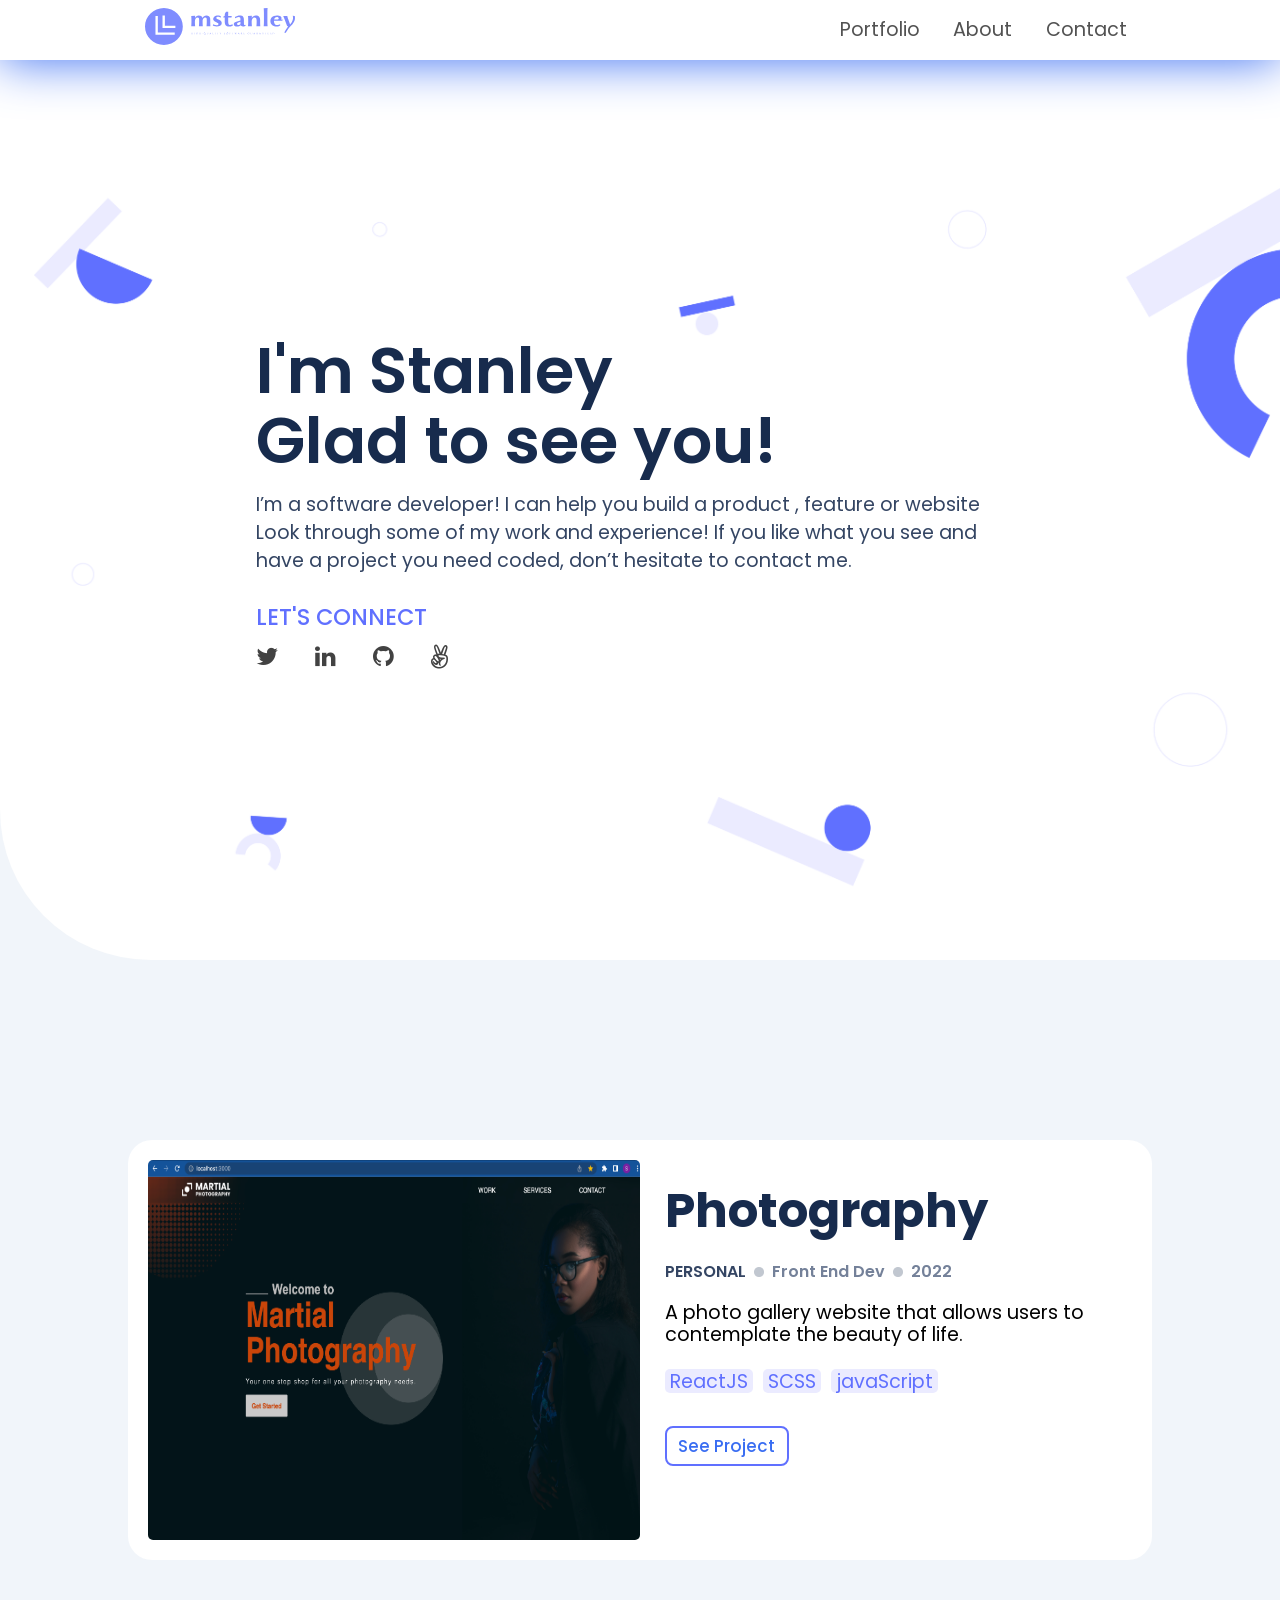
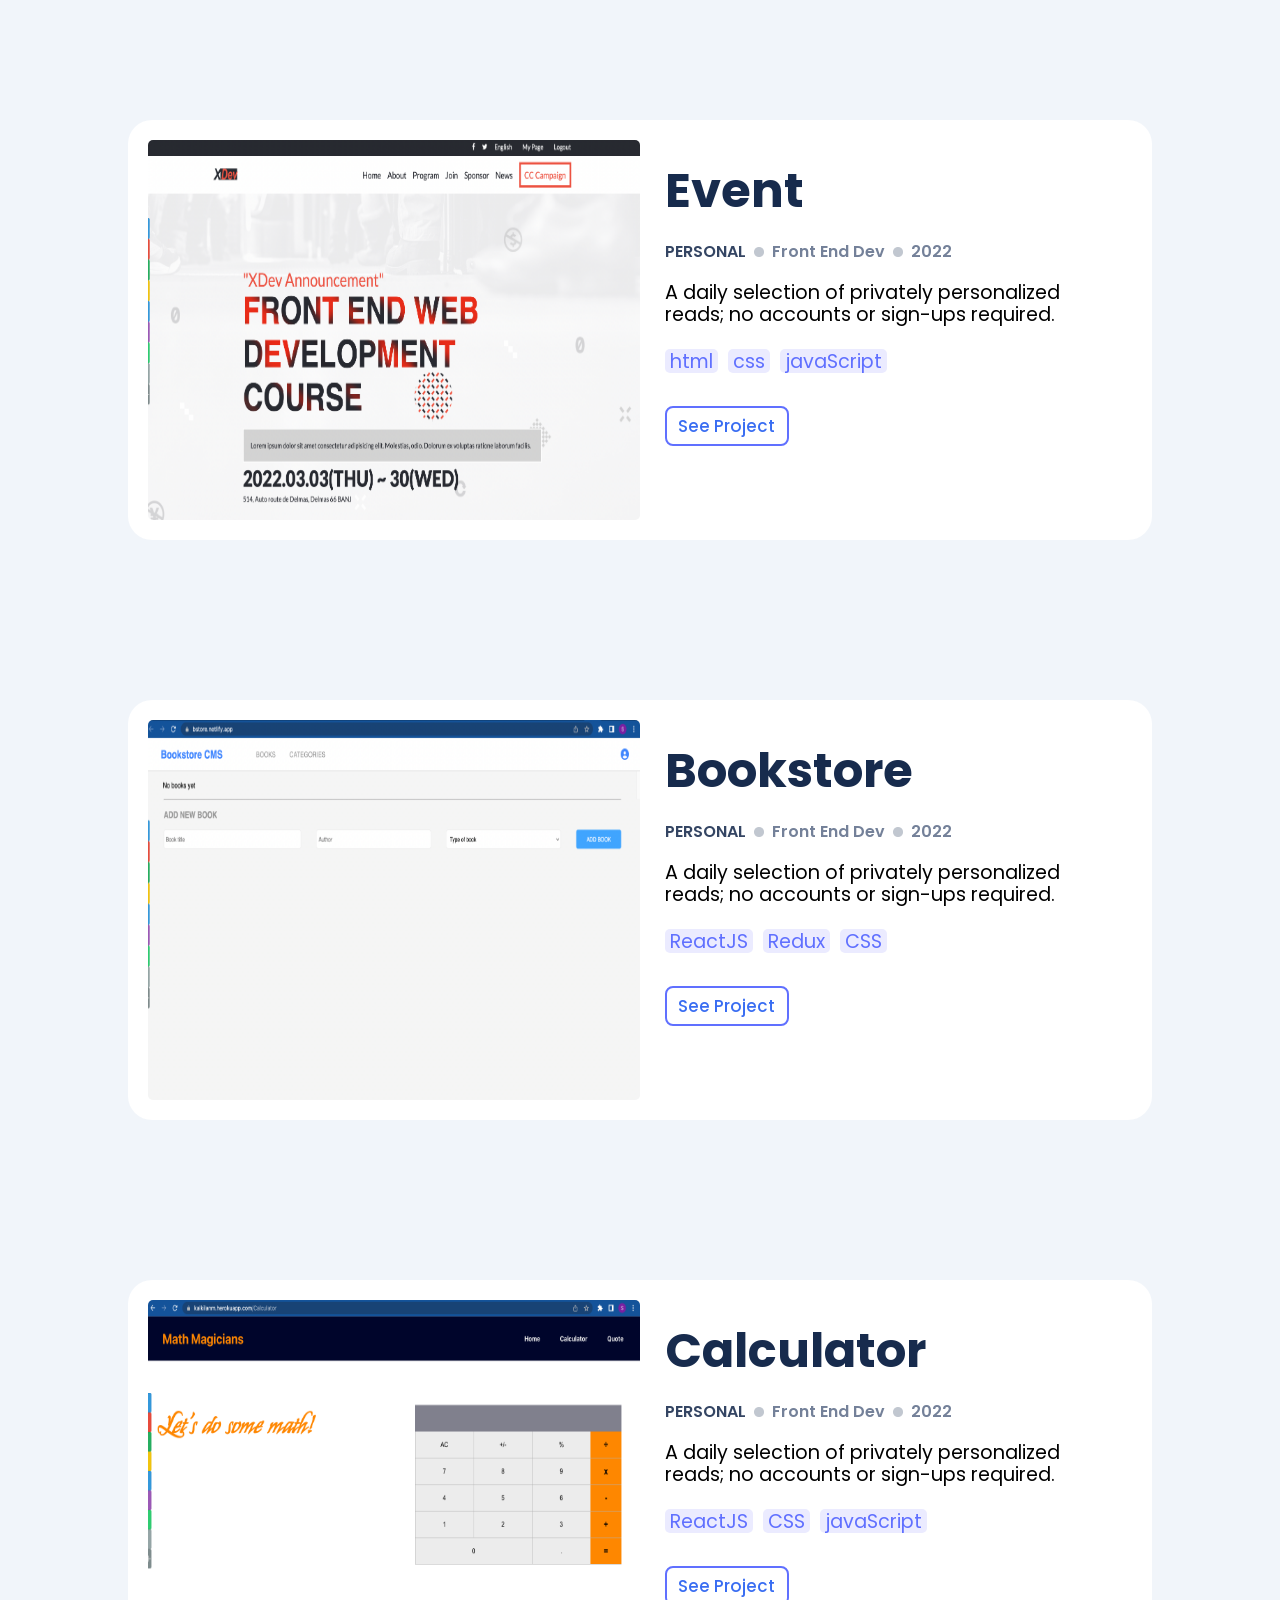
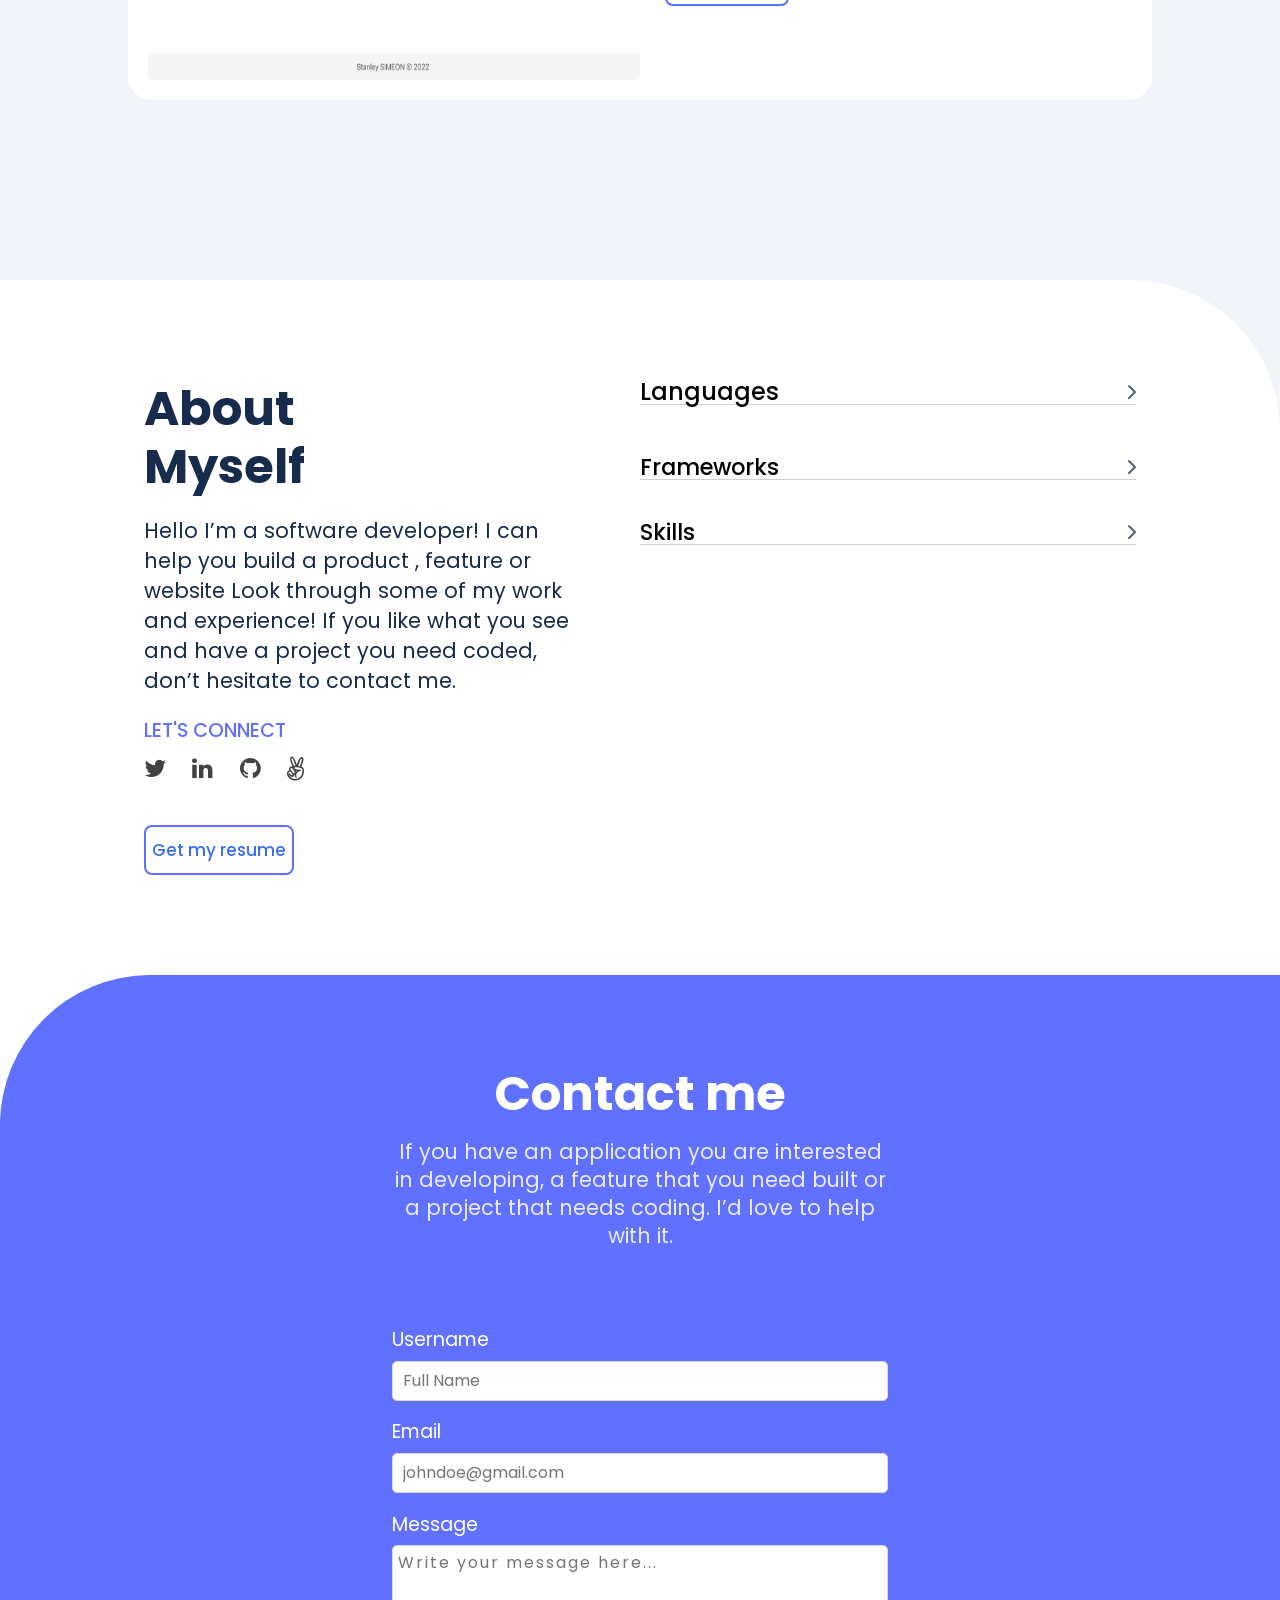
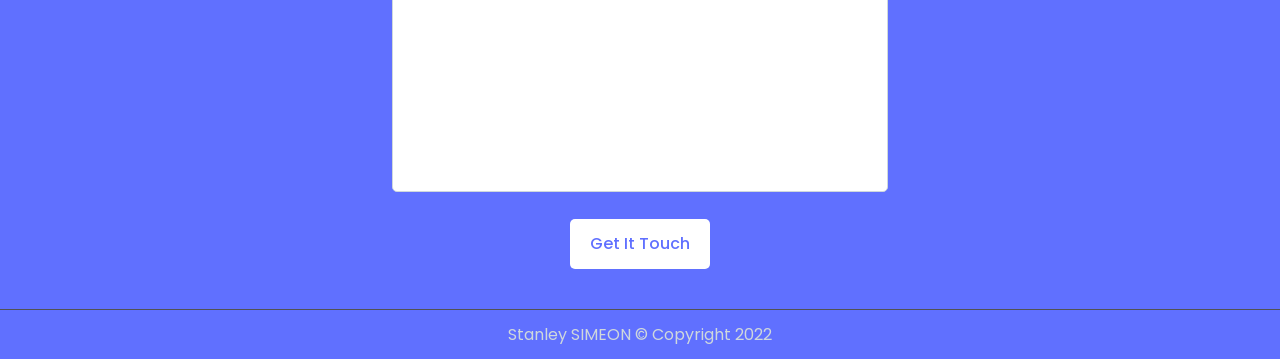
==== commit 5d71c7e5: "Features" ====
--- a/index.html
+++ b/index.html
@@ -1,5 +1,6 @@
 <!DOCTYPE html>
 <html lang="en">
+
 <head>
     <meta charset="UTF-8" />
     <meta http-equiv="X-UA-Compatible" content="IE=edge" />
@@ -8,6 +9,7 @@
     <link rel="icon" type="image/png" href="./asset/favicon.png" />
     <link rel="stylesheet" type="text/css" href="./style.css" />
     <link rel="stylesheet" type="text/css" href="./popup.css">
+
     <script src="./index.js" defer></script>
     <!-- Global site tag (gtag.js) - Google Analytics -->
     <script async src="https://www.googletagmanager.com/gtag/js?id=G-90K7L4LZ2P"></script>
@@ -22,21 +24,22 @@
 </head>
 
 <body>
+
+    <header>
+        <nav class="navbar">
+            <div id="logo">
+                <a href="#index"><img src="./asset/default-monochrome-white.svg" class="svgColor" alt="logo" /></a>
+            </div>
+            <i class="fa fa-bars toggle"></i>
+            <ul class="nav-items" id="items">
+                <li class="item"><a href="#works-container" class="link">Portfolio</a></li>
+                <li class="item"><a href="#about-container" class="link">About</a></li>
+                <li class="item"><a href="#contactContainer" class="link">Contact</a></li>
+                <li><i class="fa fa-times closeToggle"></i></li>
+            </ul>
+        </nav>
+    </header>
     <main id="root">
-        <header>
-            <nav class="navbar">
-                <div id="logo">
-                    <a href="#index"><img src="./asset/default-monochrome-white.svg" class="svgColor" alt="logo" /></a>
-                </div>
-                <i class="fa fa-bars toggle"></i>
-                <ul class="nav-items" id="items">
-                    <li class="item"><a href="#works-container" class="link">Portfolio</a></li>
-                    <li class="item"><a href="#about-container" class="link">About</a></li>
-                    <li class="item"><a href="#contactContainer" class="link">Contact</a></li>
-                    <li><i class="fa fa-times closeToggle"></i></li>
-                </ul>
-            </nav>
-        </header>
         <section id="index">
             <div class="container">
                 <h1>
@@ -160,15 +163,17 @@
                         love to help with it.
                     </p>
                 </div>
-                <form action="https://formspree.io/f/xpzbqlab" method="POST" autocomplete="off" name="form" id="formContainer">
+                <form action="https://formspree.io/f/xpzbqlab" method="POST" autocomplete="off" name="form"
+                    id="formContainer" target="_blank">
                     <label class="label" for="username">Username</label>
                     <input id="username" class="inputItem" name="username" type="text" maxlength="30"
                         placeholder="Full Name" required />
                     <label class="label" for="email">Email</label>
                     <input id="email" class="inputItem" name="email" type="email" value=""
-                        placeholder="johndoe@gmail.com" required/>
+                        placeholder="johndoe@gmail.com" required />
                     <label class="label" id="inputMessage" for="msg">Message</label>
-                    <textarea name="msg" id="msg" class="inputMessageBox" cols="20" rows="10" maxlength="500" placeholder="Write your message here..." required></textarea>
+                    <textarea name="msg" id="msg" class="inputMessageBox" cols="20" rows="10" maxlength="500"
+                        placeholder="Write your message here..." required></textarea>
                     <input class="get-touch-btn" id="submitForm" type="submit" value="Get It Touch">
                 </form>
             </div>
--- a/style.css
+++ b/style.css
@@ -32,7 +32,7 @@
     align-items: center;
     background-color: #fff;
     box-shadow: 0 0.2px 50px #396df2;
-    padding: 0 24px;
+    padding: 1rem;
     position: fixed;
     top: 0;
     z-index: 10000;
@@ -43,7 +43,6 @@
     width: 100%;
     right: 0;
     top: 0;
-    padding: 50px 30px 0;
     font-size: 2.5rem;
     display: flex;
     flex-direction: column;
@@ -60,7 +59,6 @@
   .nav-items .item,
   a {
     width: auto;
-    margin: 10px;
     font-weight: 500;
     font-size: 1.8rem;
     color: #fff;
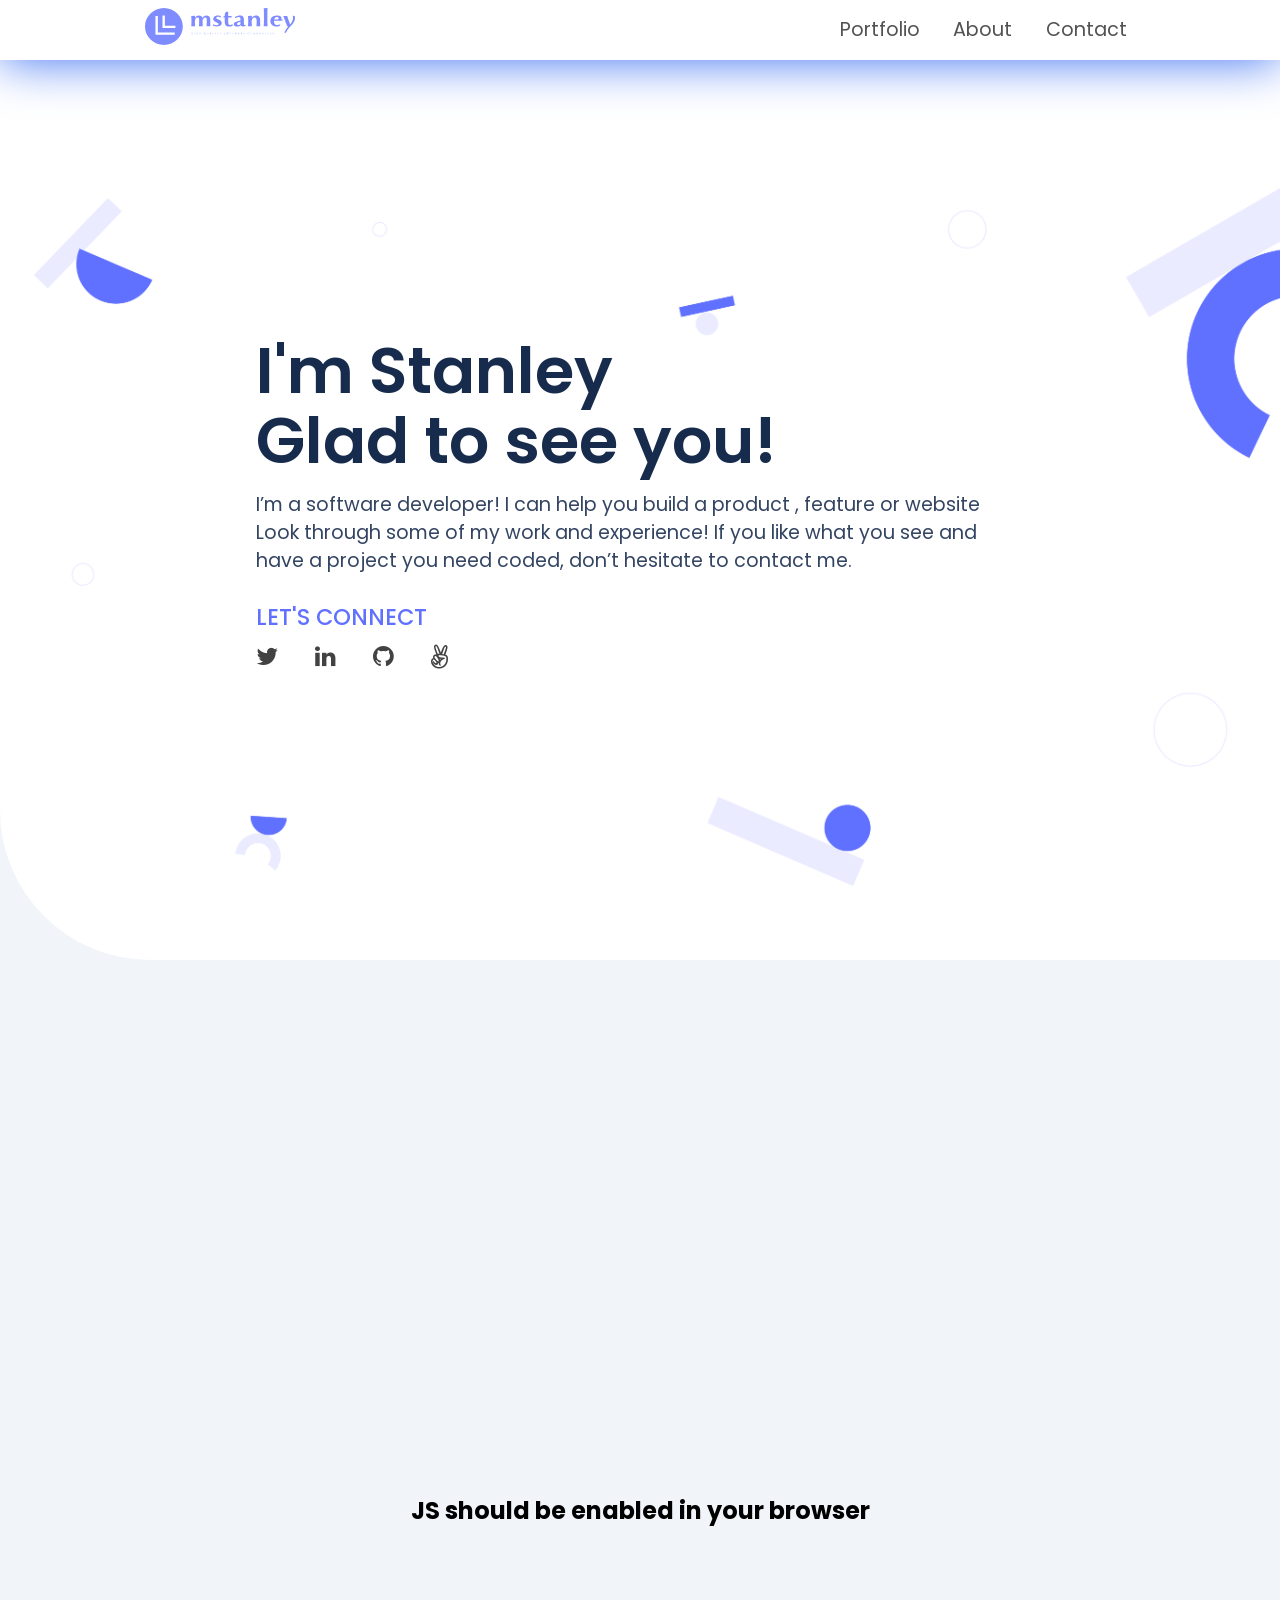
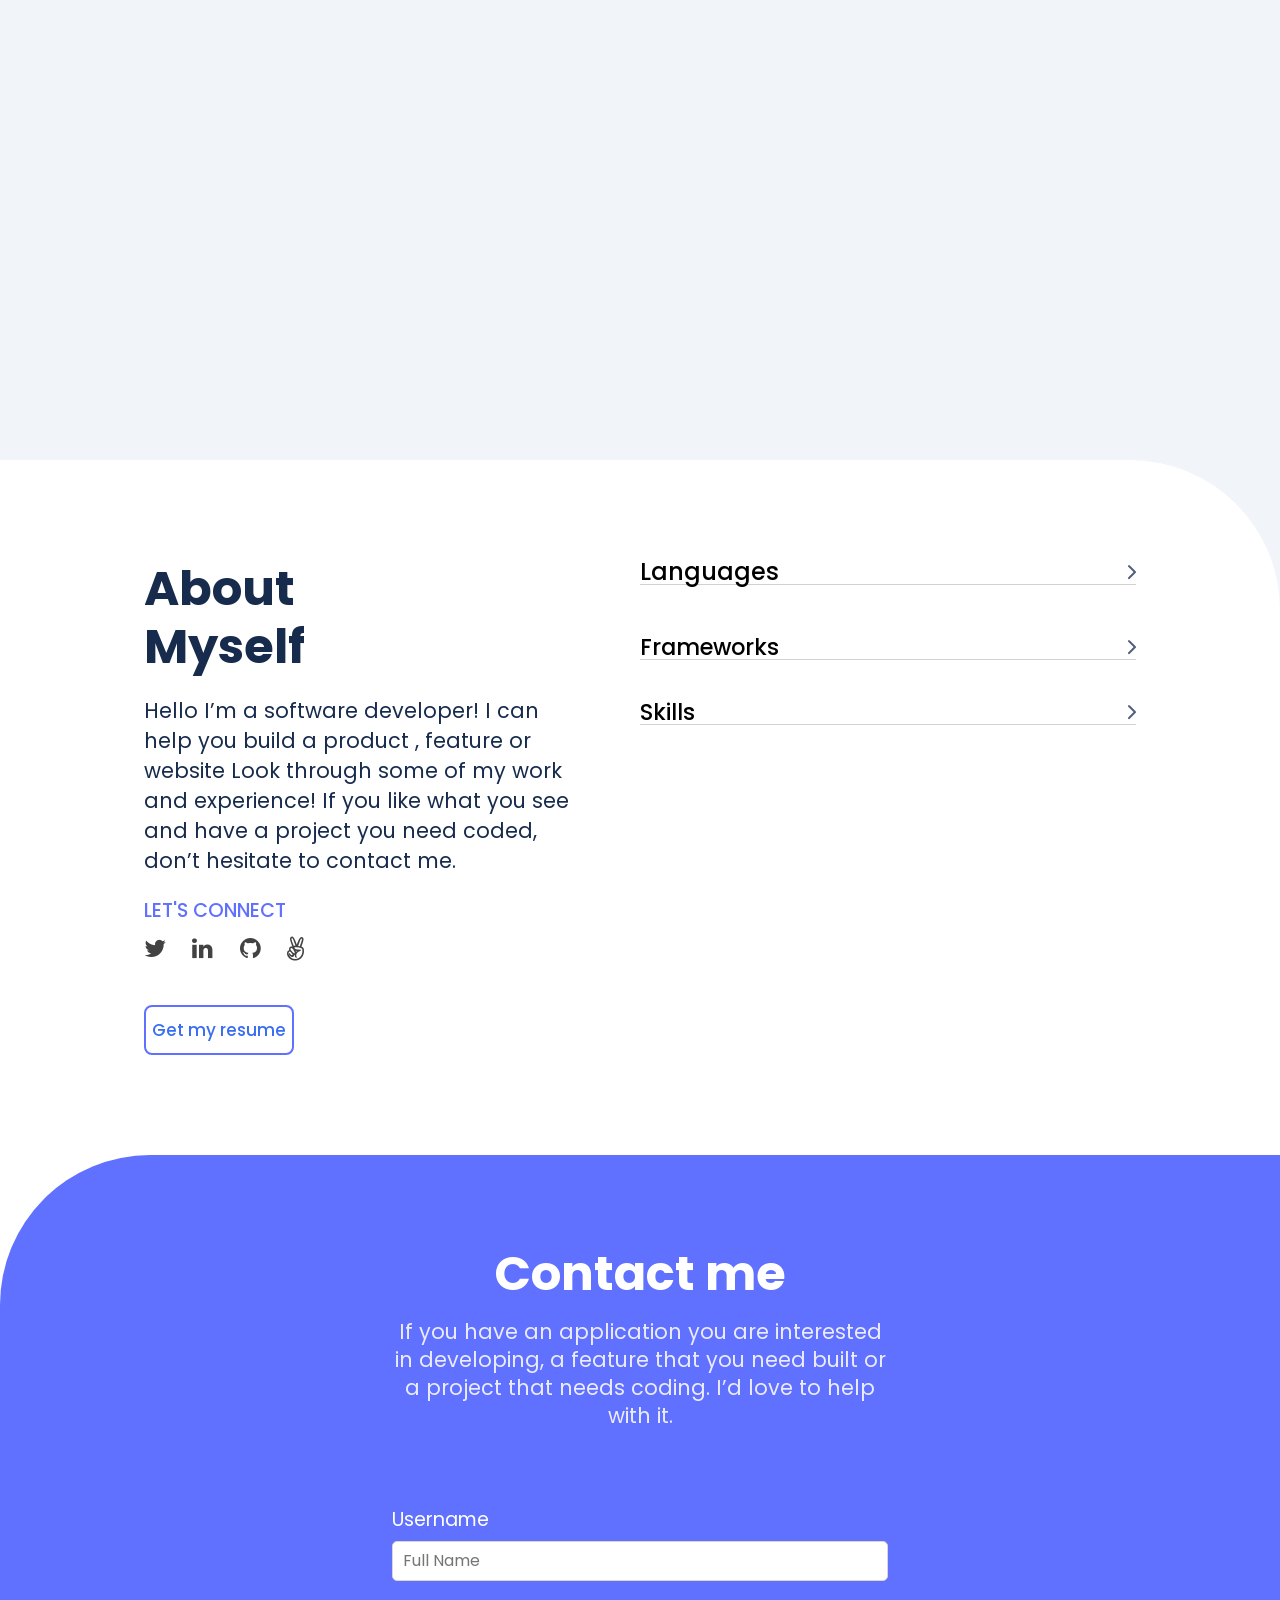
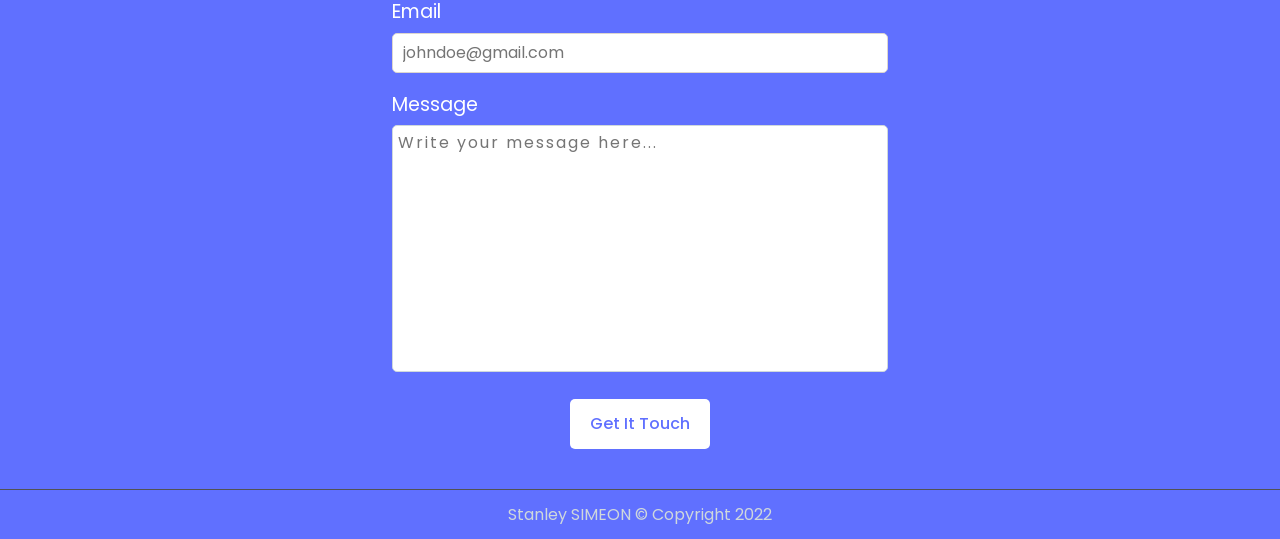
==== commit 0c35c2ef: "update features" ====
--- a/index.html
+++ b/index.html
@@ -9,37 +9,35 @@
     <link rel="icon" type="image/png" href="./asset/favicon.png" />
     <link rel="stylesheet" type="text/css" href="./style.css" />
     <link rel="stylesheet" type="text/css" href="./popup.css">
+    <title>mstanley</title>
 
-    <script src="./index.js" defer></script>
+    <script src="./index.js"></script>
     <!-- Global site tag (gtag.js) - Google Analytics -->
     <script async src="https://www.googletagmanager.com/gtag/js?id=G-90K7L4LZ2P"></script>
     <script>
         window.dataLayer = window.dataLayer || [];
         function gtag() { dataLayer.push(arguments); }
         gtag('js', new Date());
-
         gtag('config', 'G-90K7L4LZ2P');
     </script>
-    <title>mstanley</title>
 </head>
 
 <body>
-
-    <header>
-        <nav class="navbar">
-            <div id="logo">
-                <a href="#index"><img src="./asset/default-monochrome-white.svg" class="svgColor" alt="logo" /></a>
-            </div>
-            <i class="fa fa-bars toggle"></i>
-            <ul class="nav-items" id="items">
-                <li class="item"><a href="#works-container" class="link">Portfolio</a></li>
-                <li class="item"><a href="#about-container" class="link">About</a></li>
-                <li class="item"><a href="#contactContainer" class="link">Contact</a></li>
-                <li><i class="fa fa-times closeToggle"></i></li>
-            </ul>
-        </nav>
-    </header>
     <main id="root">
+        <header>
+            <nav class="navbar">
+                <div id="logo">
+                    <a href="#index"><img src="./asset/default-monochrome-white.svg" class="svgColor" alt="logo" /></a>
+                </div>
+                <i class="fa fa-bars toggle"></i>
+                <ul class="nav-items" id="items">
+                    <li class="item"><a href="#works-container" class="link">Portfolio</a></li>
+                    <li class="item"><a href="#about-container" class="link">About</a></li>
+                    <li class="item"><a href="#contactContainer" class="link">Contact</a></li>
+                    <li><i class="fa fa-times closeToggle"></i></li>
+                </ul>
+            </nav>
+        </header>
         <section id="index">
             <div class="container">
                 <h1>
--- a/style.css
+++ b/style.css
@@ -41,6 +41,7 @@
   .navbar .nav-items {
     position: fixed;
     width: 100%;
+    padding: 50px;
     right: 0;
     top: 0;
     font-size: 2.5rem;
@@ -508,7 +509,7 @@
     line-height: 24px;
     color: #6070ff;
     width: 140px;
-    height: 50px;
+    height: 60px;
     left: 24px;
     margin-top: 20px;
     background: #fff;
@@ -518,6 +519,7 @@
 
   .get-touch-btn:active {
     background: #2230d2;
+    color: #fff;
     border: none;
   }
 
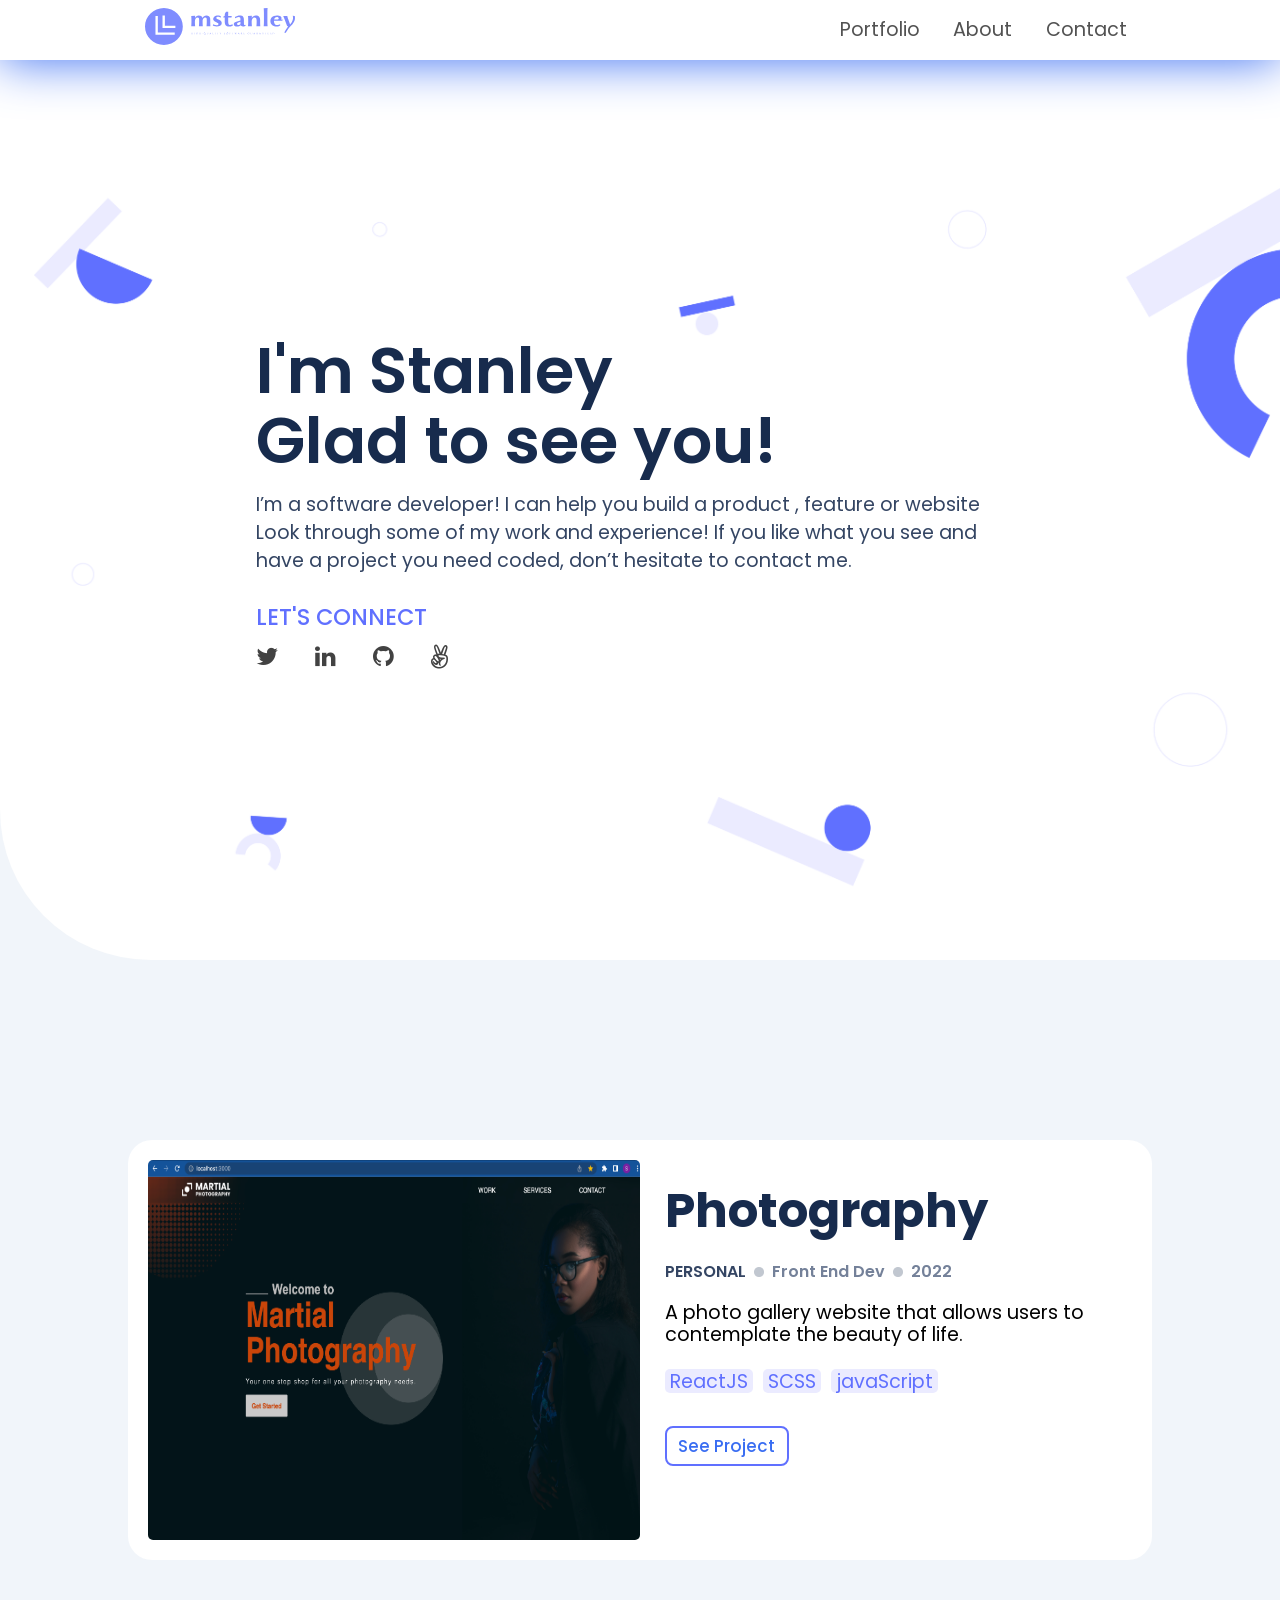
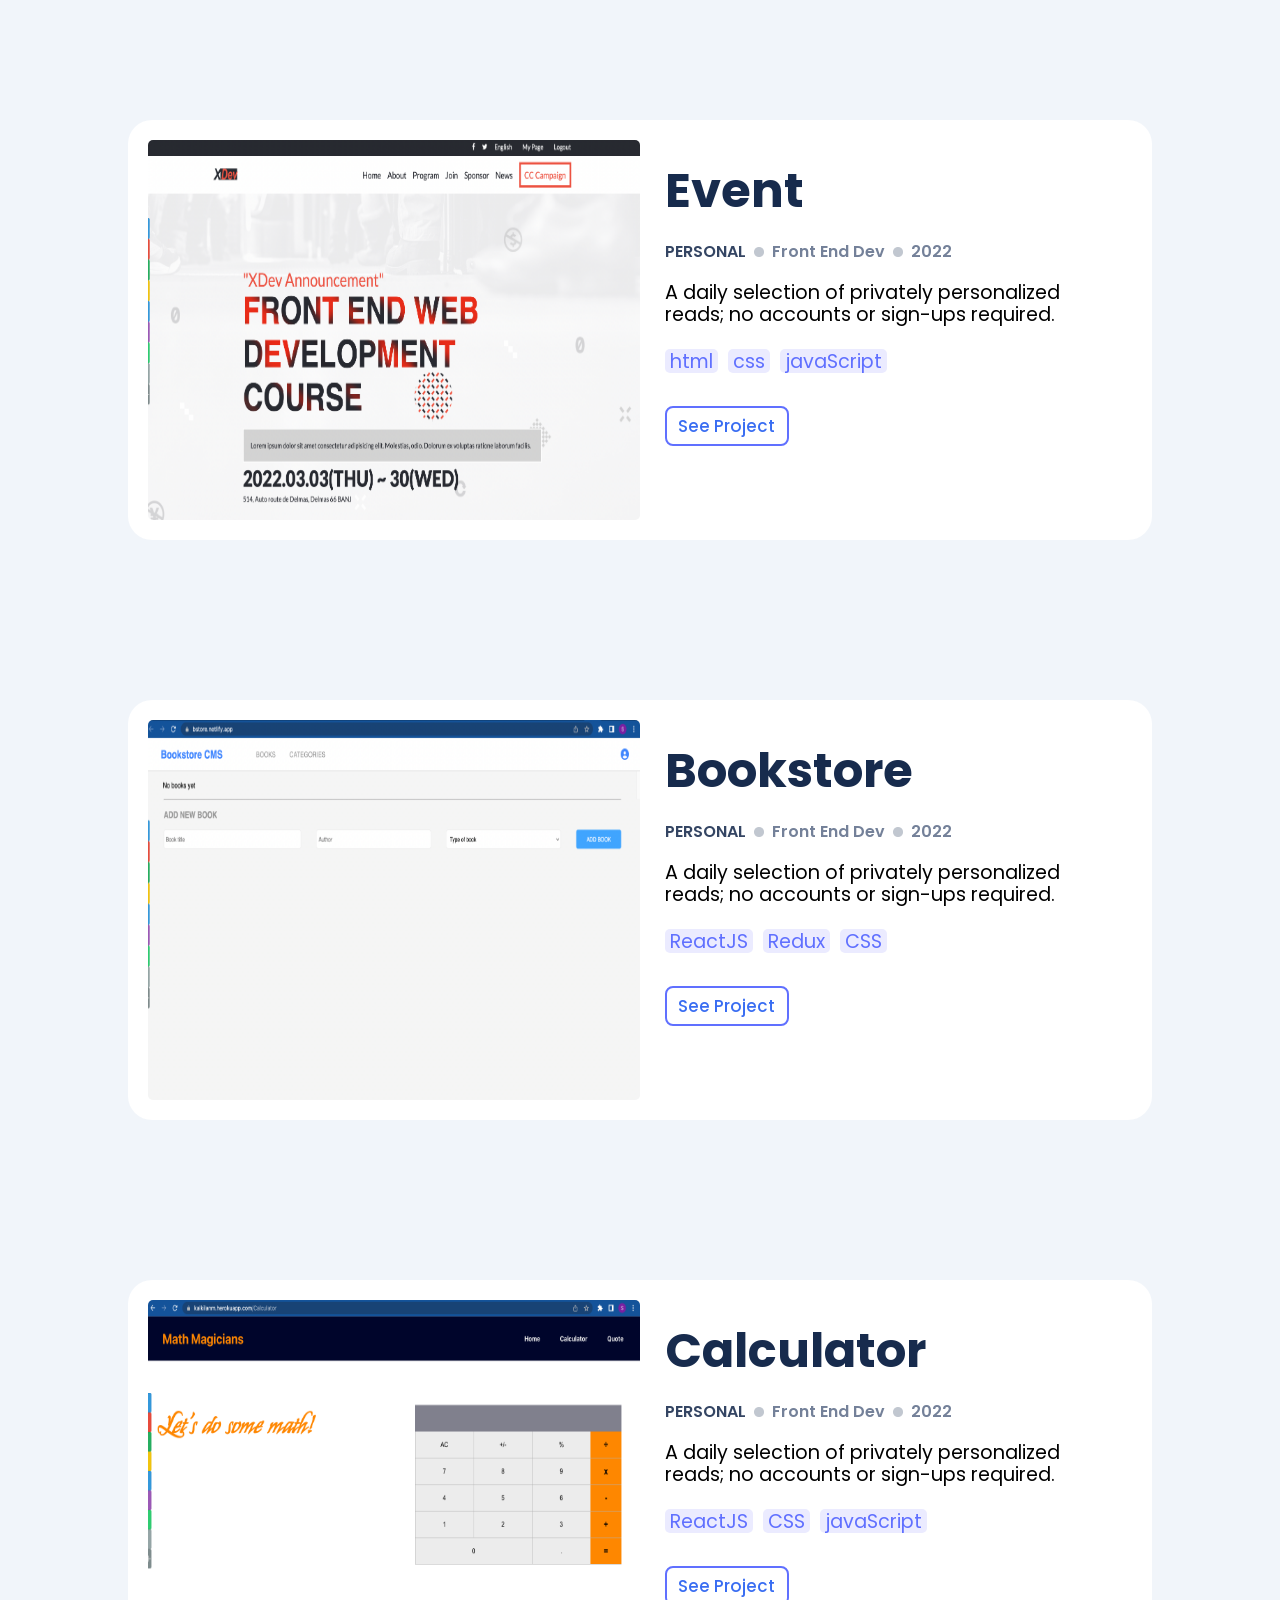
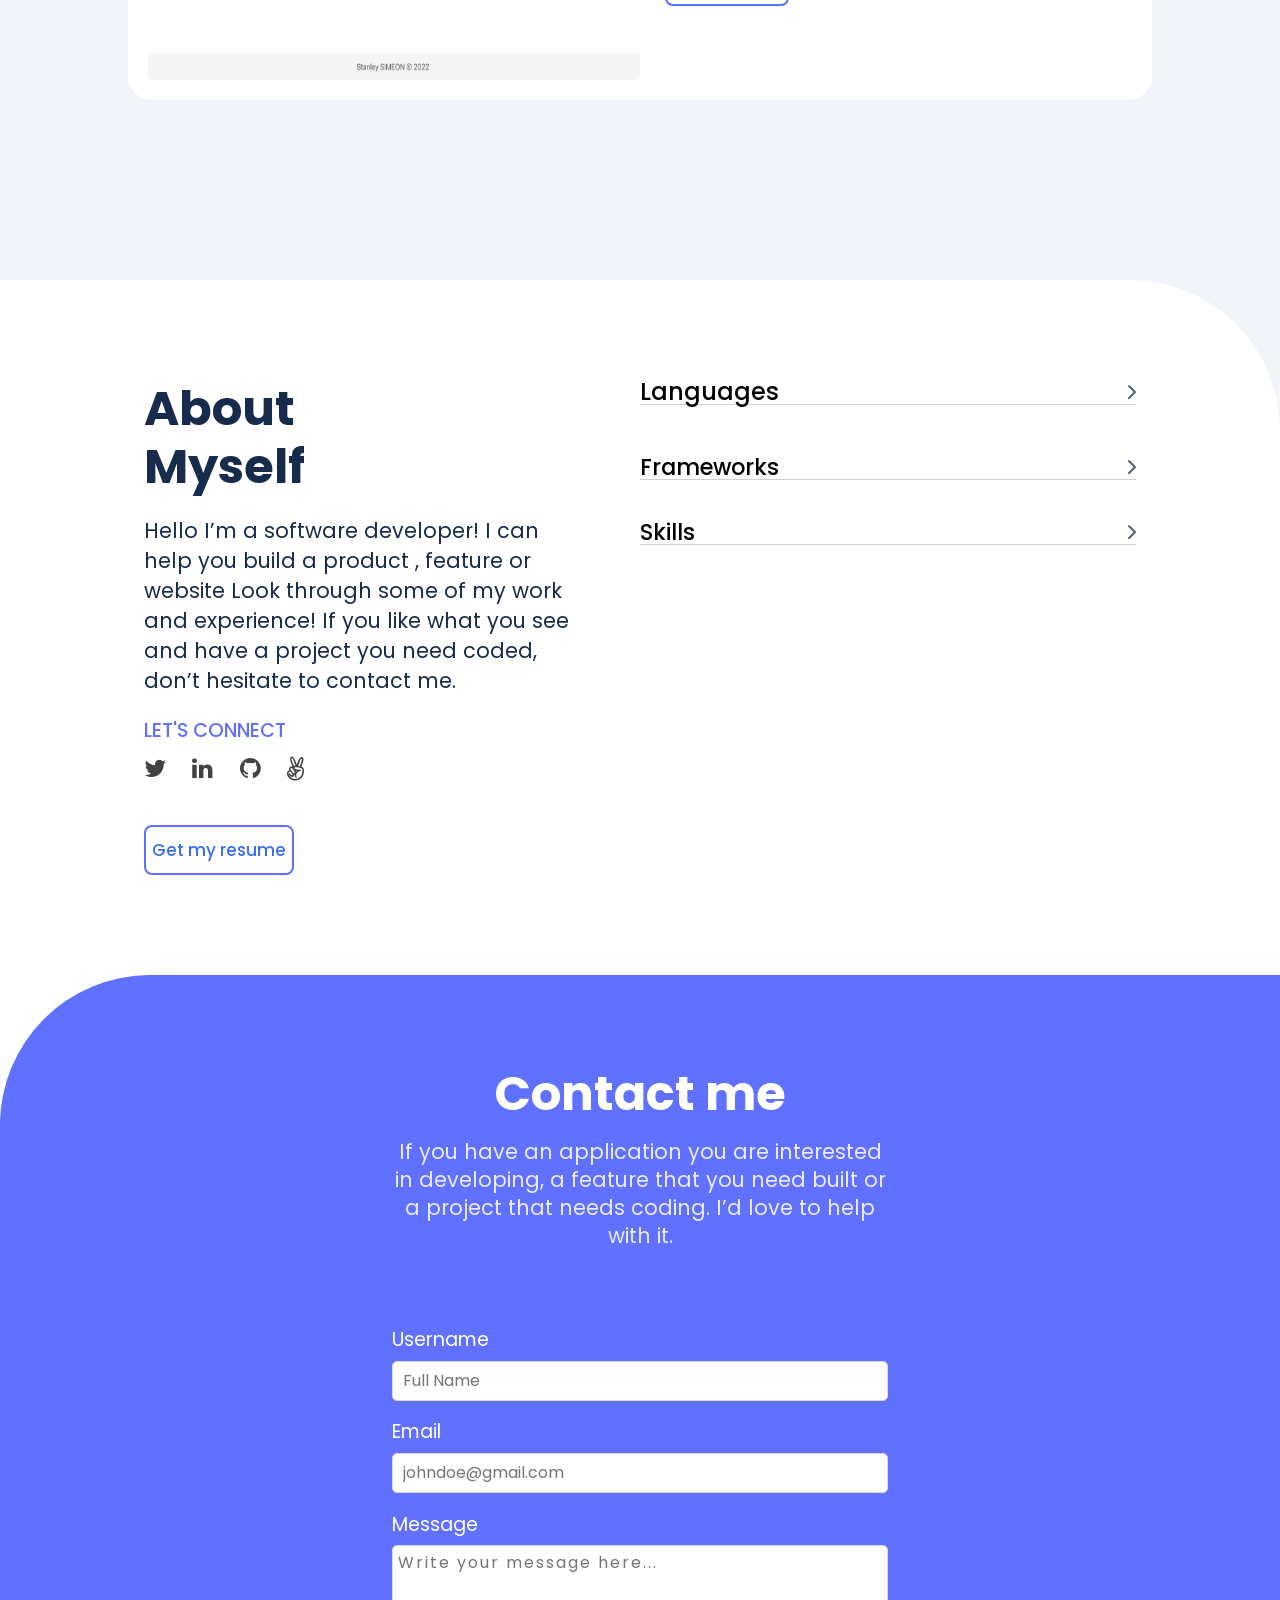
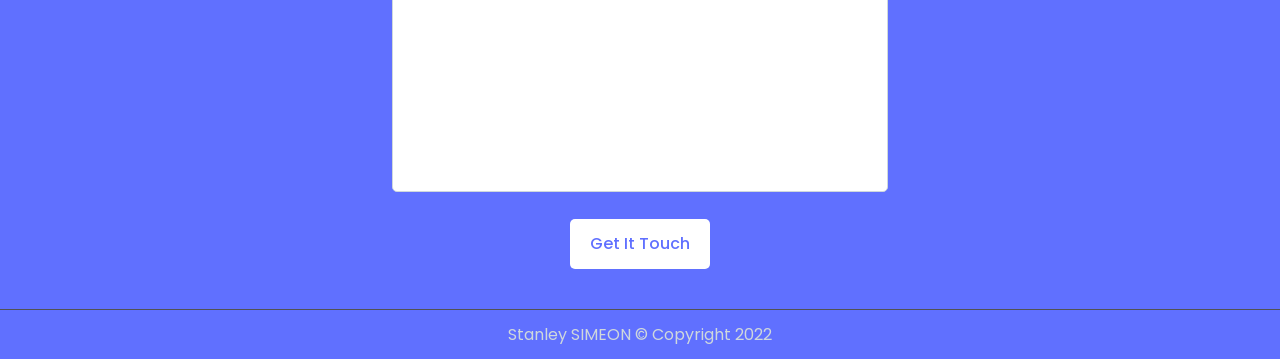
==== commit 64586cbe: "debug my code" ====
--- a/index.html
+++ b/index.html
@@ -11,7 +11,6 @@
     <link rel="stylesheet" type="text/css" href="./popup.css">
     <title>mstanley</title>
 
-    <script src="./index.js"></script>
     <!-- Global site tag (gtag.js) - Google Analytics -->
     <script async src="https://www.googletagmanager.com/gtag/js?id=G-90K7L4LZ2P"></script>
     <script>
@@ -182,6 +181,6 @@
             </div>
         </footer>
     </main>
+    <script src="./index.js"></script>
 </body>
-
 </html>
